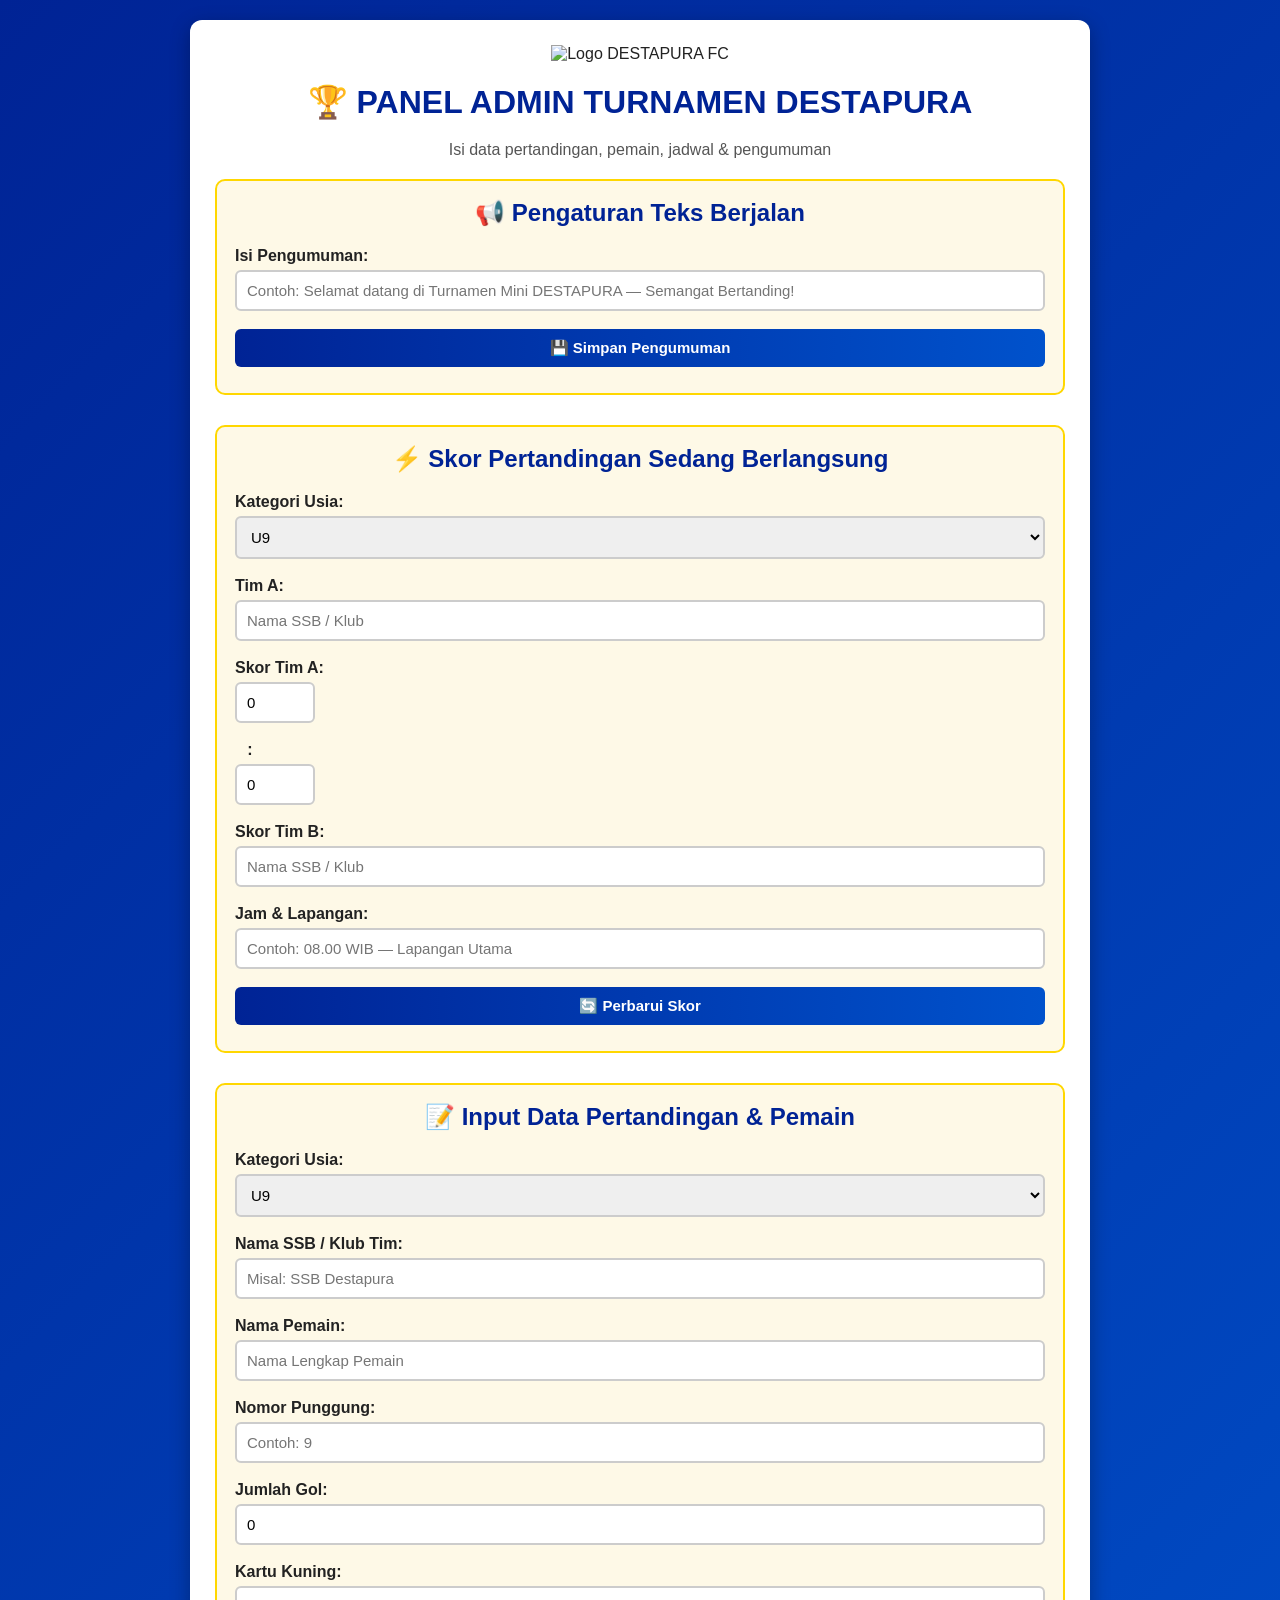
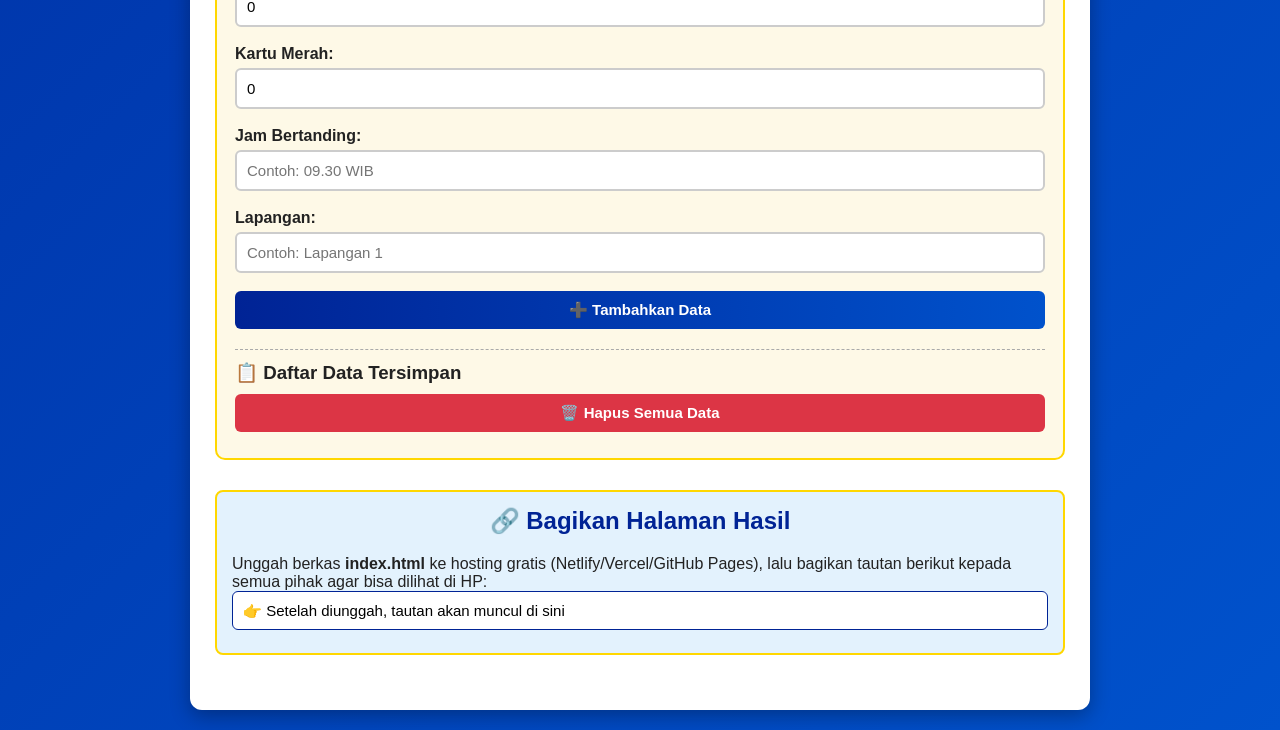
==== admin.html @ 9a4b0c6f "mini turnamen mini turnamen destapura" ====
<!DOCTYPE html>
<html lang="id">
<head>
    <meta charset="UTF-8">
    <meta name="viewport" content="width=device-width, initial-scale=1.0">
    <title>Admin - Input Data Turnamen DESTAPURA</title>
    <style>
        * {
            margin: 0;
            padding: 0;
            box-sizing: border-box;
            font-family: Arial, sans-serif;
        }
        body {
            background: linear-gradient(135deg, #002395, #0052cc);
            color: white;
            padding: 20px;
            min-height: 100vh;
        }
        .container {
            max-width: 900px;
            margin: 0 auto;
            background: white;
            color: #222;
            border-radius: 12px;
            padding: 25px;
            box-shadow: 0 6px 20px rgba(0,0,0,0.3);
        }
        .logo {
            text-align: center;
            margin-bottom: 20px;
        }
        .logo img {
            max-width: 180px;
        }
        h1, h2 {
            text-align: center;
            color: #002395;
            margin-bottom: 20px;
        }
        .section {
            margin-bottom: 30px;
            padding: 18px;
            border: 2px solid #ffd700;
            border-radius: 10px;
            background: #fef9e7;
        }
        label {
            display: block;
            margin: 10px 0 5px;
            font-weight: bold;
        }
        input, select, button {
            width: 100%;
            padding: 10px;
            margin-bottom: 8px;
            border: 2px solid #ccc;
            border-radius: 6px;
            font-size: 15px;
        }
        input:focus, select:focus {
            border-color: #002395;
            outline: none;
        }
        button {
            background: linear-gradient(90deg, #002395, #0052cc);
            color: white;
            border: none;
            font-weight: bold;
            cursor: pointer;
            margin-top: 10px;
            transition: 0.3s;
        }
        button:hover {
            background: linear-gradient(90deg, #ffd700, #ffcc00);
            color: #002395;
        }
        .btn-hapus {
            background: #dc3545;
        }
        .btn-hapus:hover {
            background: #c82333;
            color: white;
        }
        .daftar-item {
            border-top: 1px dashed #aaa;
            margin-top: 12px;
            padding-top: 12px;
        }
        .item {
            background: #eef;
            padding: 10px;
            border-radius: 6px;
            margin: 8px 0;
            display: flex;
            justify-content: space-between;
            align-items: center;
            flex-wrap: wrap;
            gap: 8px;
        }
        .link-box {
            background: #e3f2fd;
            padding: 15px;
            border-radius: 8px;
            margin-top: 15px;
        }
        .link-box input {
            background: white;
            border: 1px solid #002395;
        }
        @media (max-width: 600px) {
            .container {
                padding: 15px;
            }
            h1 {
                font-size: 20px;
            }
        }
    </style>
</head>
<body>

<div class="container">
    <div class="logo">
        <img src="logo-destapura.png" alt="Logo DESTAPURA FC">
    </div>
    <h1>🏆 PANEL ADMIN TURNAMEN DESTAPURA</h1>
    <p style="text-align:center; color:#555; margin-bottom:20px;">Isi data pertandingan, pemain, jadwal & pengumuman</p>

    <!-- PENGATURAN TEKS BERJALAN -->
    <div class="section">
        <h2>📢 Pengaturan Teks Berjalan</h2>
        <label>Isi Pengumuman:</label>
        <input type="text" id="runningTextInput" placeholder="Contoh: Selamat datang di Turnamen Mini DESTAPURA — Semangat Bertanding!">
        <button onclick="simpanRunningText()">💾 Simpan Pengumuman</button>
    </div>

    <!-- LIGA SEDANG BERLANGSUNG -->
    <div class="section">
        <h2>⚡ Skor Pertandingan Sedang Berlangsung</h2>
        <label>Kategori Usia:</label>
        <select id="liveUsia">
            <option value="U9">U9</option>
            <option value="U10">U10</option>
            <option value="U11">U11</option>
            <option value="U12">U12</option>
            <option value="U13">U13</option>
            <option value="U14">U14</option>
            <option value="U15">U15</option>
        </select>
        <label>Tim A:</label>
        <input type="text" id="liveTimA" placeholder="Nama SSB / Klub">
        <label>Skor Tim A:</label>
        <input type="number" id="liveSkorA" value="0" style="width:80px; display:inline-block">
        <label style="width:30px; text-align:center">:</label>
        <input type="number" id="liveSkorB" value="0" style="width:80px; display:inline-block">
        <label>Skor Tim B:</label>
        <input type="text" id="liveTimB" placeholder="Nama SSB / Klub">
        <label>Jam & Lapangan:</label>
        <input type="text" id="liveInfo" placeholder="Contoh: 08.00 WIB — Lapangan Utama">
        <button onclick="simpanLiveScore()">🔄 Perbarui Skor</button>
    </div>

    <!-- INPUT DATA PERTANDINGAN & PEMAIN -->
    <div class="section">
        <h2>📝 Input Data Pertandingan & Pemain</h2>
        <label>Kategori Usia:</label>
        <select id="usia">
            <option value="U9">U9</option>
            <option value="U10">U10</option>
            <option value="U11">U11</option>
            <option value="U12">U12</option>
            <option value="U13">U13</option>
            <option value="U14">U14</option>
            <option value="U15">U15</option>
        </select>
        <label>Nama SSB / Klub Tim:</label>
        <input type="text" id="namaSSB" placeholder="Misal: SSB Destapura">
        <label>Nama Pemain:</label>
        <input type="text" id="namaPemain" placeholder="Nama Lengkap Pemain">
        <label>Nomor Punggung:</label>
        <input type="number" id="noPunggung" placeholder="Contoh: 9">
        <label>Jumlah Gol:</label>
        <input type="number" id="jumlahGol" value="0">
        <label>Kartu Kuning:</label>
        <input type="number" id="kartuKuning" value="0">
        <label>Kartu Merah:</label>
        <input type="number" id="kartuMerah" value="0">
        <label>Jam Bertanding:</label>
        <input type="text" id="jamBertanding" placeholder="Contoh: 09.30 WIB">
        <label>Lapangan:</label>
        <input type="text" id="lapangan" placeholder="Contoh: Lapangan 1">
        <button onclick="tambahData()">➕ Tambahkan Data</button>

        <div class="daftar-item">
            <h3>📋 Daftar Data Tersimpan</h3>
            <div id="daftarData"></div>
            <button class="btn-hapus" onclick="hapusSemua()">🗑️ Hapus Semua Data</button>
        </div>
    </div>

    <!-- INFORMASI BAGIKAN -->
    <div class="section link-box">
        <h2>🔗 Bagikan Halaman Hasil</h2>
        <p>Unggah berkas <strong>index.html</strong> ke hosting gratis (Netlify/Vercel/GitHub Pages), lalu bagikan tautan berikut kepada semua pihak agar bisa dilihat di HP:</p>
        <input type="text" id="linkPreview" value="👉 Setelah diunggah, tautan akan muncul di sini" readonly>
    </div>
</div>

<script>
let dataPertandingan = JSON.parse(localStorage.getItem('dataTurnamen') || '[]');

function tampilkanData() {
    const wadah = document.getElementById('daftarData');
    wadah.innerHTML = '';
    dataPertandingan.forEach((item, idx) => {
        wadah.innerHTML += `
            <div class="item">
                <div>
                    <strong>[${item.usia}]</strong> ${item.namaSSB} — ${item.namaPemain} (#${item.noPunggung})<br>
                    ⚽${item.gol} 🟡${item.kuning} 🔴${item.merah} | 🕐${item.jam} | 📍${item.lapangan}
                </div>
                <button class="btn-hapus" style="width:auto; padding:4px 10px; font-size:13px" onclick="hapusItem(${idx})">Hapus</button>
            </div>
        `;
    });
}

function tambahData() {
    const item = {
        usia: document.getElementById('usia').value,
        namaSSB: document.getElementById('namaSSB').value,
        namaPemain: document.getElementById('namaPemain').value,
        noPunggung: document.getElementById('noPunggung').value,
        gol: document.getElementById('jumlahGol').value,
        kuning: document.getElementById('kartuKuning').value,
        merah: document.getElementById('kartuMerah').value,
        jam: document.getElementById('jamBertanding').value,
        lapangan: document.getElementById('lapangan').value
    };

    if (!item.namaSSB || !item.namaPemain) {
        alert('⚠️ Nama SSB dan Nama Pemain wajib diisi!');
        return;
    }

    dataPertandingan.push(item);
    simpanKeLocal();
    tampilkanData();
    alert('✅ Data berhasil disimpan! Buka halaman index.html untuk melihat hasilnya.');
    
    // Reset formulir
    document.getElementById('namaSSB').value = '';
    document.getElementById('namaPemain').value = '';
    document.getElementById('noPunggung').value = '';
    document.getElementById('jumlahGol').value = 0;
    document.getElementById('kartuKuning').value = 0;
    document.getElementById('kartuMerah').value = 0;
    document.getElementById('jamBertanding').value = '';
    document.getElementById('lapangan').value = '';
}

function simpanKeLocal() {
    localStorage.setItem('dataTurnamen', JSON.stringify(dataPertandingan));
}

function hapusItem(idx) {
    if (confirm('Yakin ingin menghapus data ini?')) {
        dataPertandingan.splice(idx, 1);
        simpanKeLocal();
        tampilkanData();
    }
}

function hapusSemua() {
    if (confirm('⚠️ Yakin menghapus SEMUA data?')) {
        dataPertandingan = [];
        simpanKeLocal();
        tampilkanData();
    }
}

// TEKS BERJALAN
function simpanRunningText() {
    const teks = document.getElementById('runningTextInput').value;
    localStorage.setItem('runningText', teks);
    alert('✅ Pengumuman berhasil diperbarui!');
}

// LIVE SCORE
function simpanLiveScore() {
    const liveData = {
        usia: document.getElementById('liveUsia').value,
        timA: document.getElementById('liveTimA').value,
        skorA: document.getElementById('liveSkorA').value,
        skorB: document.getElementById('liveSkorB').value,
        timB: document.getElementById('liveTimB').value,
        info: document.getElementById('liveInfo').value
    };
    localStorage.setItem('liveScore', JSON.stringify(liveData));
    alert('✅ Skor berhasil diperbarui!');
}

window.onload = function() {
    tampilkanData();
    const teksSimpan = localStorage.getItem('runningText');
    if (teksSimpan) document.getElementById('runningTextInput').value = teksSimpan;
};
</script>
</body>
</html>
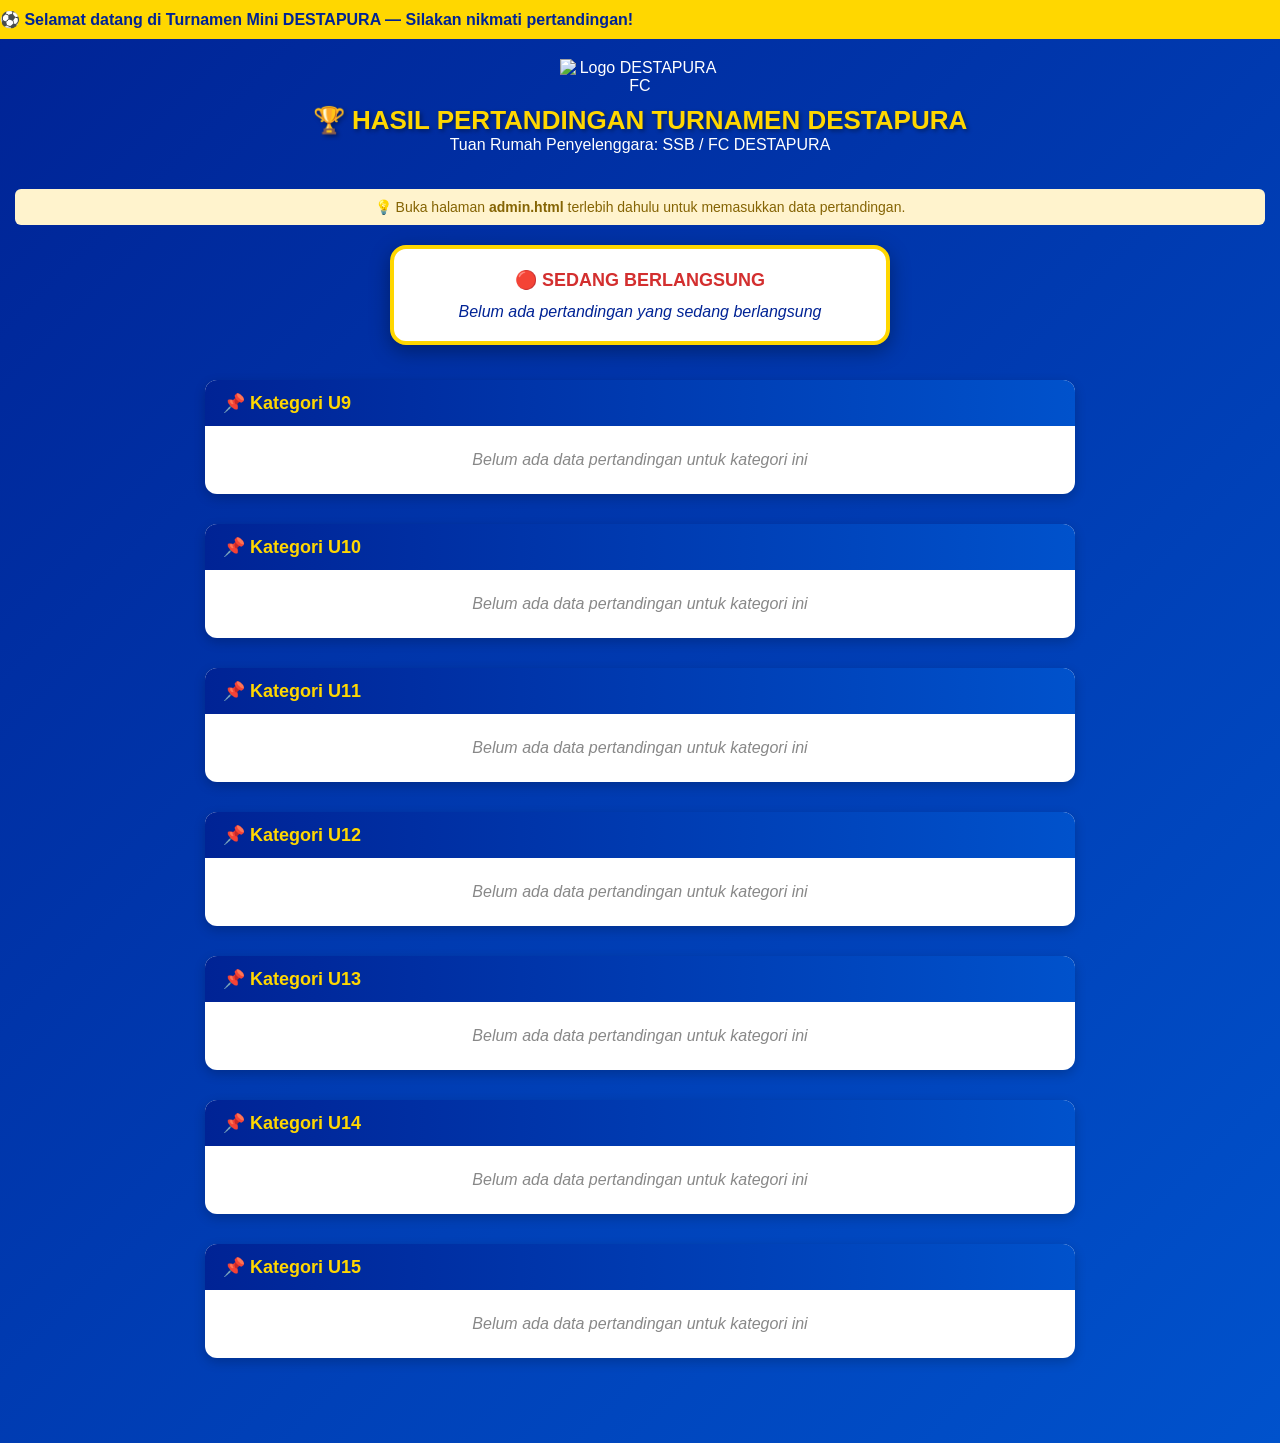
==== commit e7c45f08: "Update admin.html" ====
--- a/admin.html
+++ b/admin.html
@@ -3,7 +3,7 @@
 <head>
     <meta charset="UTF-8">
     <meta name="viewport" content="width=device-width, initial-scale=1.0">
-    <title>Admin - Input Data Turnamen DESTAPURA</title>
+    <title>Hasil Turnamen DESTAPURA</title>
     <style>
         * {
             margin: 0;
@@ -14,297 +14,260 @@
         body {
             background: linear-gradient(135deg, #002395, #0052cc);
             color: white;
+            min-height: 100vh;
+            padding-bottom: 40px;
+        }
+        .running-text-container {
+            background: #ffd700;
+            color: #002395;
+            padding: 10px 0;
+            overflow: hidden;
+            position: sticky;
+            top: 0;
+            z-index: 100;
+        }
+        .running-text {
+            white-space: nowrap;
+            animation: berjalan 25s linear infinite;
+            font-weight: bold;
+            font-size: 16px;
+        }
+        @keyframes berjalan {
+            from { transform: translateX(100%); }
+            to { transform: translateX(-100%); }
+        }
+        .header {
+            text-align: center;
             padding: 20px;
-            min-height: 100vh;
+        }
+        .header img {
+            max-width: 160px;
+            margin-bottom: 10px;
+        }
+        .header h1 {
+            font-size: 26px;
+            color: #ffd700;
+            text-shadow: 2px 2px 4px rgba(0,0,0,0.4);
+        }
+        .live-score-box {
+            background: white;
+            color: #002395;
+            max-width: 500px;
+            margin: 20px auto;
+            border-radius: 16px;
+            padding: 20px;
+            box-shadow: 0 6px 20px rgba(0,0,0,0.35);
+            text-align: center;
+            border: 4px solid #ffd700;
+        }
+        .live-score-box h2 {
+            color: #d32f2f;
+            margin-bottom: 12px;
+            font-size: 18px;
+        }
+        .skor-besar {
+            font-size: 42px;
+            font-weight: bold;
+            display: flex;
+            justify-content: center;
+            align-items: center;
+            gap: 15px;
+            margin: 10px 0;
+        }
+        .tim-nama {
+            font-size: 16px;
+            width: 120px;
+        }
+        .info-jadwal {
+            font-size: 14px;
+            color: #555;
+            margin-top: 8px;
         }
         .container {
             max-width: 900px;
             margin: 0 auto;
+            padding: 15px;
+        }
+        .kategori {
+            margin-bottom: 30px;
             background: white;
             color: #222;
             border-radius: 12px;
+            overflow: hidden;
+            box-shadow: 0 4px 12px rgba(0,0,0,0.2);
+        }
+        .kategori-judul {
+            background: linear-gradient(90deg, #002395, #0052cc);
+            color: #ffd700;
+            padding: 12px 18px;
+            font-size: 18px;
+            font-weight: bold;
+        }
+        .isi-tabel {
+            overflow-x: auto;
+        }
+        table {
+            width: 100%;
+            border-collapse: collapse;
+        }
+        th {
+            background: #e8f0fe;
+            color: #002395;
+            padding: 10px 6px;
+            text-align: left;
+            font-size: 14px;
+        }
+        td {
+            padding: 10px 6px;
+            border-bottom: 1px solid #eee;
+            font-size: 14px;
+        }
+        tr:nth-child(even) {
+            background: #f8f9fa;
+        }
+        .gol { color: #2e7d32; font-weight: bold; }
+        .kuning { color: #f57c00; font-weight: bold; }
+        .merah { color: #d32f2f; font-weight: bold; }
+        .kosong {
+            text-align: center;
             padding: 25px;
-            box-shadow: 0 6px 20px rgba(0,0,0,0.3);
-        }
-        .logo {
-            text-align: center;
-            margin-bottom: 20px;
-        }
-        .logo img {
-            max-width: 180px;
-        }
-        h1, h2 {
-            text-align: center;
-            color: #002395;
-            margin-bottom: 20px;
-        }
-        .section {
-            margin-bottom: 30px;
-            padding: 18px;
-            border: 2px solid #ffd700;
-            border-radius: 10px;
-            background: #fef9e7;
-        }
-        label {
-            display: block;
-            margin: 10px 0 5px;
-            font-weight: bold;
-        }
-        input, select, button {
-            width: 100%;
-            padding: 10px;
-            margin-bottom: 8px;
-            border: 2px solid #ccc;
-            border-radius: 6px;
-            font-size: 15px;
-        }
-        input:focus, select:focus {
-            border-color: #002395;
-            outline: none;
-        }
-        button {
-            background: linear-gradient(90deg, #002395, #0052cc);
-            color: white;
-            border: none;
-            font-weight: bold;
-            cursor: pointer;
-            margin-top: 10px;
-            transition: 0.3s;
-        }
-        button:hover {
-            background: linear-gradient(90deg, #ffd700, #ffcc00);
-            color: #002395;
-        }
-        .btn-hapus {
-            background: #dc3545;
-        }
-        .btn-hapus:hover {
-            background: #c82333;
-            color: white;
-        }
-        .daftar-item {
-            border-top: 1px dashed #aaa;
-            margin-top: 12px;
-            padding-top: 12px;
-        }
-        .item {
-            background: #eef;
+            color: #888;
+            font-style: italic;
+        }
+        .peringatan {
+            background: #fff3cd;
+            color: #856404;
             padding: 10px;
             border-radius: 6px;
-            margin: 8px 0;
-            display: flex;
-            justify-content: space-between;
-            align-items: center;
-            flex-wrap: wrap;
-            gap: 8px;
-        }
-        .link-box {
-            background: #e3f2fd;
-            padding: 15px;
-            border-radius: 8px;
-            margin-top: 15px;
-        }
-        .link-box input {
-            background: white;
-            border: 1px solid #002395;
+            margin: 15px;
+            font-size: 14px;
+            text-align: center;
         }
         @media (max-width: 600px) {
-            .container {
-                padding: 15px;
-            }
-            h1 {
-                font-size: 20px;
-            }
+            .skor-besar { font-size: 32px; }
+            th, td { padding: 8px 4px; font-size: 12px; }
+            .kategori-judul { font-size: 16px; }
         }
     </style>
 </head>
 <body>
 
-<div class="container">
-    <div class="logo">
-        <img src="logo-destapura.png" alt="Logo DESTAPURA FC">
+<!-- TEKS BERJALAN -->
+<div class="running-text-container">
+    <div class="running-text" id="teksBerjalan">⚽ Selamat datang di Turnamen Mini DESTAPURA — Silakan nikmati pertandingan!</div>
+</div>
+
+<!-- KEPALA HALAMAN -->
+<div class="header">
+    <img src="logo-destapura.png" alt="Logo DESTAPURA FC">
+    <h1>🏆 HASIL PERTANDINGAN TURNAMEN DESTAPURA</h1>
+    <p>Tuan Rumah Penyelenggara: SSB / FC DESTAPURA</p>
+</div>
+
+<div class="peringatan" id="peringatanData">
+    💡 Buka halaman <strong>admin.html</strong> terlebih dahulu untuk memasukkan data pertandingan.
+</div>
+
+<!-- LIVE SCORE -->
+<div class="live-score-box" id="kotakLiveScore">
+    <h2>🔴 SEDANG BERLANGSUNG</h2>
+    <div id="kontenLiveScore">
+        <em>Belum ada pertandingan yang sedang berlangsung</em>
     </div>
-    <h1>🏆 PANEL ADMIN TURNAMEN DESTAPURA</h1>
-    <p style="text-align:center; color:#555; margin-bottom:20px;">Isi data pertandingan, pemain, jadwal & pengumuman</p>
-
-    <!-- PENGATURAN TEKS BERJALAN -->
-    <div class="section">
-        <h2>📢 Pengaturan Teks Berjalan</h2>
-        <label>Isi Pengumuman:</label>
-        <input type="text" id="runningTextInput" placeholder="Contoh: Selamat datang di Turnamen Mini DESTAPURA — Semangat Bertanding!">
-        <button onclick="simpanRunningText()">💾 Simpan Pengumuman</button>
-    </div>
-
-    <!-- LIGA SEDANG BERLANGSUNG -->
-    <div class="section">
-        <h2>⚡ Skor Pertandingan Sedang Berlangsung</h2>
-        <label>Kategori Usia:</label>
-        <select id="liveUsia">
-            <option value="U9">U9</option>
-            <option value="U10">U10</option>
-            <option value="U11">U11</option>
-            <option value="U12">U12</option>
-            <option value="U13">U13</option>
-            <option value="U14">U14</option>
-            <option value="U15">U15</option>
-        </select>
-        <label>Tim A:</label>
-        <input type="text" id="liveTimA" placeholder="Nama SSB / Klub">
-        <label>Skor Tim A:</label>
-        <input type="number" id="liveSkorA" value="0" style="width:80px; display:inline-block">
-        <label style="width:30px; text-align:center">:</label>
-        <input type="number" id="liveSkorB" value="0" style="width:80px; display:inline-block">
-        <label>Skor Tim B:</label>
-        <input type="text" id="liveTimB" placeholder="Nama SSB / Klub">
-        <label>Jam & Lapangan:</label>
-        <input type="text" id="liveInfo" placeholder="Contoh: 08.00 WIB — Lapangan Utama">
-        <button onclick="simpanLiveScore()">🔄 Perbarui Skor</button>
-    </div>
-
-    <!-- INPUT DATA PERTANDINGAN & PEMAIN -->
-    <div class="section">
-        <h2>📝 Input Data Pertandingan & Pemain</h2>
-        <label>Kategori Usia:</label>
-        <select id="usia">
-            <option value="U9">U9</option>
-            <option value="U10">U10</option>
-            <option value="U11">U11</option>
-            <option value="U12">U12</option>
-            <option value="U13">U13</option>
-            <option value="U14">U14</option>
-            <option value="U15">U15</option>
-        </select>
-        <label>Nama SSB / Klub Tim:</label>
-        <input type="text" id="namaSSB" placeholder="Misal: SSB Destapura">
-        <label>Nama Pemain:</label>
-        <input type="text" id="namaPemain" placeholder="Nama Lengkap Pemain">
-        <label>Nomor Punggung:</label>
-        <input type="number" id="noPunggung" placeholder="Contoh: 9">
-        <label>Jumlah Gol:</label>
-        <input type="number" id="jumlahGol" value="0">
-        <label>Kartu Kuning:</label>
-        <input type="number" id="kartuKuning" value="0">
-        <label>Kartu Merah:</label>
-        <input type="number" id="kartuMerah" value="0">
-        <label>Jam Bertanding:</label>
-        <input type="text" id="jamBertanding" placeholder="Contoh: 09.30 WIB">
-        <label>Lapangan:</label>
-        <input type="text" id="lapangan" placeholder="Contoh: Lapangan 1">
-        <button onclick="tambahData()">➕ Tambahkan Data</button>
-
-        <div class="daftar-item">
-            <h3>📋 Daftar Data Tersimpan</h3>
-            <div id="daftarData"></div>
-            <button class="btn-hapus" onclick="hapusSemua()">🗑️ Hapus Semua Data</button>
-        </div>
-    </div>
-
-    <!-- INFORMASI BAGIKAN -->
-    <div class="section link-box">
-        <h2>🔗 Bagikan Halaman Hasil</h2>
-        <p>Unggah berkas <strong>index.html</strong> ke hosting gratis (Netlify/Vercel/GitHub Pages), lalu bagikan tautan berikut kepada semua pihak agar bisa dilihat di HP:</p>
-        <input type="text" id="linkPreview" value="👉 Setelah diunggah, tautan akan muncul di sini" readonly>
-    </div>
+</div>
+
+<!-- DAFTAR HASIL -->
+<div class="container" id="wadahKategori">
+    <h2 style="color:#ffd700; margin-bottom:15px;">📋 Data Hasil Pertandingan</h2>
+    <!-- Data akan dibuat otomatis lewat JavaScript -->
 </div>
 
 <script>
-let dataPertandingan = JSON.parse(localStorage.getItem('dataTurnamen') || '[]');
-
-function tampilkanData() {
-    const wadah = document.getElementById('daftarData');
+const USIA_LIST = ['U9', 'U10', 'U11', 'U12', 'U13', 'U14', 'U15'];
+const KUNCI_DATA = 'dataTurnamenDestapura';
+const KUNCI_TEKS = 'runningTextDestapura';
+const KUNCI_LIVE = 'liveScoreDestapura';
+
+function muatData() {
+    // Teks Berjalan
+    const teks = localStorage.getItem(KUNCI_TEKS);
+    if (teks) {
+        document.getElementById('teksBerjalan').textContent = teks;
+    }
+
+    // Live Score
+    const live = JSON.parse(localStorage.getItem(KUNCI_LIVE) || 'null');
+    if (live && live.timA && live.timB) {
+        document.getElementById('kontenLiveScore').innerHTML = `
+            <div style="font-weight:bold; color:#002395">Kategori ${live.usia}</div>
+            <div class="skor-besar">
+                <span class="tim-nama">${live.timA}</span>
+                <span>${live.skorA} : ${live.skorB}</span>
+                <span class="tim-nama">${live.timB}</span>
+            </div>
+            <div class="info-jadwal">${live.info}</div>
+        `;
+    }
+
+    // Data Tabel per Kategori
+    const semuaData = JSON.parse(localStorage.getItem(KUNCI_DATA) || '[]');
+    const wadah = document.getElementById('wadahKategori');
+    
+    // Sembunyikan peringatan jika ada data
+    if (semuaData.length > 0) {
+        document.getElementById('peringatanData').style.display = 'none';
+    }
+
     wadah.innerHTML = '';
-    dataPertandingan.forEach((item, idx) => {
-        wadah.innerHTML += `
-            <div class="item">
-                <div>
-                    <strong>[${item.usia}]</strong> ${item.namaSSB} — ${item.namaPemain} (#${item.noPunggung})<br>
-                    ⚽${item.gol} 🟡${item.kuning} 🔴${item.merah} | 🕐${item.jam} | 📍${item.lapangan}
-                </div>
-                <button class="btn-hapus" style="width:auto; padding:4px 10px; font-size:13px" onclick="hapusItem(${idx})">Hapus</button>
+
+    USIA_LIST.forEach(usia => {
+        const dataUsia = semuaData.filter(d => d.usia === usia);
+        const divKategori = document.createElement('div');
+        divKategori.className = 'kategori';
+        divKategori.innerHTML = `
+            <div class="kategori-judul">📌 Kategori ${usia}</div>
+            <div class="isi-tabel">
+                ${dataUsia.length === 0 
+                    ? '<div class="kosong">Belum ada data pertandingan untuk kategori ini</div>'
+                    : `<table>
+                        <thead>
+                            <tr>
+                                <th>SSB / Klub</th>
+                                <th>Nama Pemain</th>
+                                <th>#</th>
+                                <th>⚽ Gol</th>
+                                <th>🟡 Kuning</th>
+                                <th>🔴 Merah</th>
+                                <th>🕐 Jadwal</th>
+                                <th>📍 Lapangan</th>
+                            </tr>
+                        </thead>
+                        <tbody>
+                            ${dataUsia.map(d => `
+                                <tr>
+                                    <td>${d.namaSSB}</td>
+                                    <td>${d.namaPemain}</td>
+                                    <td>${d.noPunggung}</td>
+                                    <td class="gol">${d.gol}</td>
+                                    <td class="kuning">${d.kuning}</td>
+                                    <td class="merah">${d.merah}</td>
+                                    <td>${d.jam}</td>
+                                    <td>${d.lapangan}</td>
+                                </tr>
+                            `).join('')}
+                        </tbody>
+                       </table>`
+                }
             </div>
         `;
+        wadah.appendChild(divKategori);
     });
 }
 
-function tambahData() {
-    const item = {
-        usia: document.getElementById('usia').value,
-        namaSSB: document.getElementById('namaSSB').value,
-        namaPemain: document.getElementById('namaPemain').value,
-        noPunggung: document.getElementById('noPunggung').value,
-        gol: document.getElementById('jumlahGol').value,
-        kuning: document.getElementById('kartuKuning').value,
-        merah: document.getElementById('kartuMerah').value,
-        jam: document.getElementById('jamBertanding').value,
-        lapangan: document.getElementById('lapangan').value
-    };
-
-    if (!item.namaSSB || !item.namaPemain) {
-        alert('⚠️ Nama SSB dan Nama Pemain wajib diisi!');
-        return;
-    }
-
-    dataPertandingan.push(item);
-    simpanKeLocal();
-    tampilkanData();
-    alert('✅ Data berhasil disimpan! Buka halaman index.html untuk melihat hasilnya.');
-    
-    // Reset formulir
-    document.getElementById('namaSSB').value = '';
-    document.getElementById('namaPemain').value = '';
-    document.getElementById('noPunggung').value = '';
-    document.getElementById('jumlahGol').value = 0;
-    document.getElementById('kartuKuning').value = 0;
-    document.getElementById('kartuMerah').value = 0;
-    document.getElementById('jamBertanding').value = '';
-    document.getElementById('lapangan').value = '';
-}
-
-function simpanKeLocal() {
-    localStorage.setItem('dataTurnamen', JSON.stringify(dataPertandingan));
-}
-
-function hapusItem(idx) {
-    if (confirm('Yakin ingin menghapus data ini?')) {
-        dataPertandingan.splice(idx, 1);
-        simpanKeLocal();
-        tampilkanData();
-    }
-}
-
-function hapusSemua() {
-    if (confirm('⚠️ Yakin menghapus SEMUA data?')) {
-        dataPertandingan = [];
-        simpanKeLocal();
-        tampilkanData();
-    }
-}
-
-// TEKS BERJALAN
-function simpanRunningText() {
-    const teks = document.getElementById('runningTextInput').value;
-    localStorage.setItem('runningText', teks);
-    alert('✅ Pengumuman berhasil diperbarui!');
-}
-
-// LIVE SCORE
-function simpanLiveScore() {
-    const liveData = {
-        usia: document.getElementById('liveUsia').value,
-        timA: document.getElementById('liveTimA').value,
-        skorA: document.getElementById('liveSkorA').value,
-        skorB: document.getElementById('liveSkorB').value,
-        timB: document.getElementById('liveTimB').value,
-        info: document.getElementById('liveInfo').value
-    };
-    localStorage.setItem('liveScore', JSON.stringify(liveData));
-    alert('✅ Skor berhasil diperbarui!');
-}
-
+// Muat ulang data setiap 5 detik agar otomatis diperbarui
 window.onload = function() {
-    tampilkanData();
-    const teksSimpan = localStorage.getItem('runningText');
-    if (teksSimpan) document.getElementById('runningTextInput').value = teksSimpan;
+    muatData();
+    setInterval(muatData, 5000); // Segarkan data setiap 5 detik
 };
 </script>
 </body>
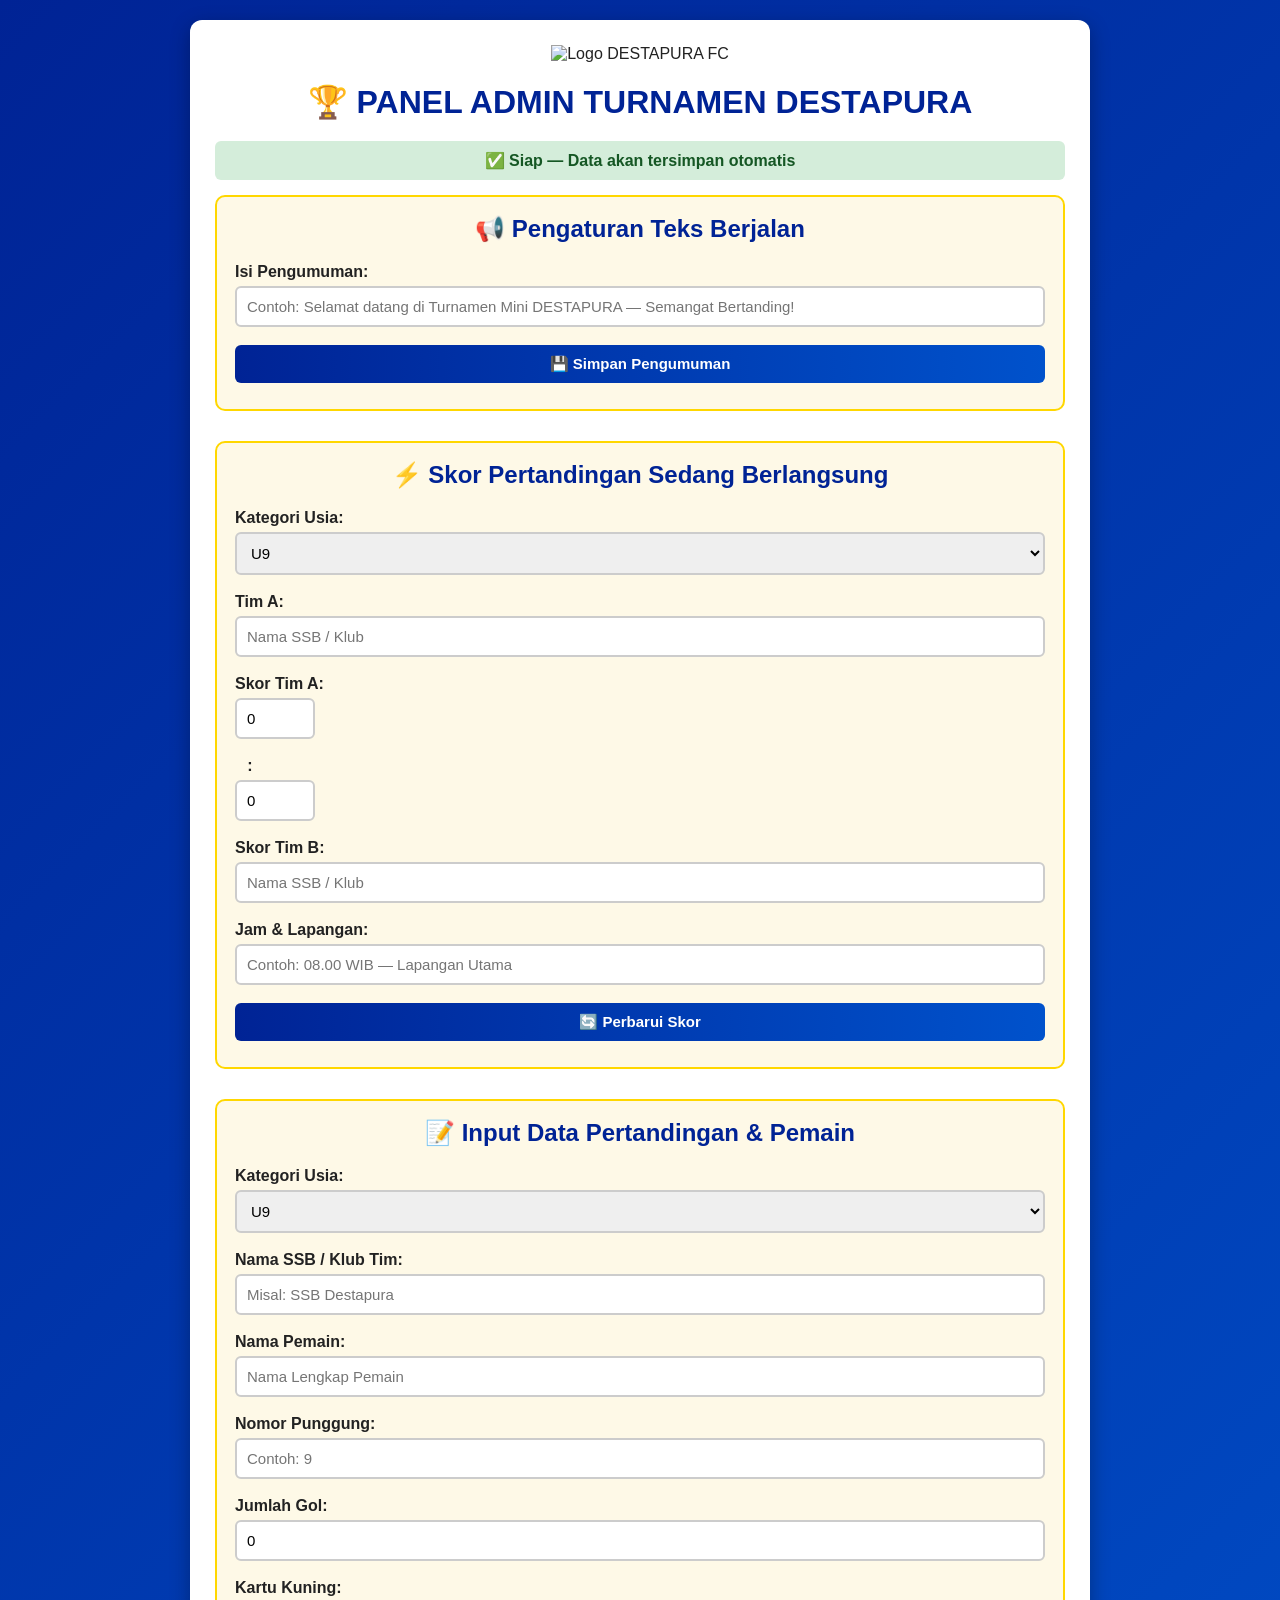
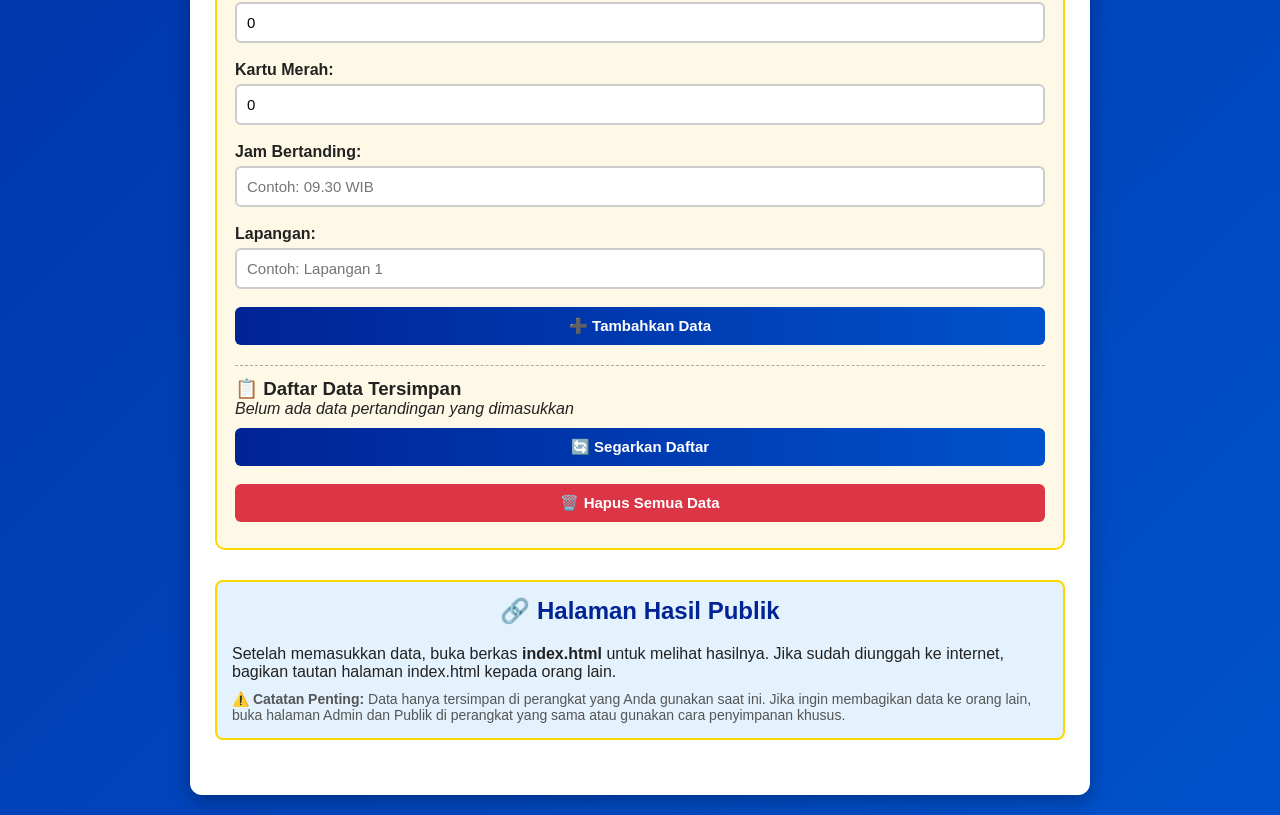
==== commit 0e7a9aaa: "admin.html" ====
--- a/admin.html
+++ b/admin.html
@@ -3,7 +3,7 @@
 <head>
     <meta charset="UTF-8">
     <meta name="viewport" content="width=device-width, initial-scale=1.0">
-    <title>Hasil Turnamen DESTAPURA</title>
+    <title>Admin - Input Data Turnamen DESTAPURA</title>
     <style>
         * {
             margin: 0;
@@ -14,260 +14,360 @@
         body {
             background: linear-gradient(135deg, #002395, #0052cc);
             color: white;
+            padding: 20px;
             min-height: 100vh;
-            padding-bottom: 40px;
-        }
-        .running-text-container {
-            background: #ffd700;
-            color: #002395;
-            padding: 10px 0;
-            overflow: hidden;
-            position: sticky;
-            top: 0;
-            z-index: 100;
-        }
-        .running-text {
-            white-space: nowrap;
-            animation: berjalan 25s linear infinite;
-            font-weight: bold;
-            font-size: 16px;
-        }
-        @keyframes berjalan {
-            from { transform: translateX(100%); }
-            to { transform: translateX(-100%); }
-        }
-        .header {
-            text-align: center;
-            padding: 20px;
-        }
-        .header img {
-            max-width: 160px;
-            margin-bottom: 10px;
-        }
-        .header h1 {
-            font-size: 26px;
-            color: #ffd700;
-            text-shadow: 2px 2px 4px rgba(0,0,0,0.4);
-        }
-        .live-score-box {
-            background: white;
-            color: #002395;
-            max-width: 500px;
-            margin: 20px auto;
-            border-radius: 16px;
-            padding: 20px;
-            box-shadow: 0 6px 20px rgba(0,0,0,0.35);
-            text-align: center;
-            border: 4px solid #ffd700;
-        }
-        .live-score-box h2 {
-            color: #d32f2f;
-            margin-bottom: 12px;
-            font-size: 18px;
-        }
-        .skor-besar {
-            font-size: 42px;
-            font-weight: bold;
-            display: flex;
-            justify-content: center;
-            align-items: center;
-            gap: 15px;
-            margin: 10px 0;
-        }
-        .tim-nama {
-            font-size: 16px;
-            width: 120px;
-        }
-        .info-jadwal {
-            font-size: 14px;
-            color: #555;
-            margin-top: 8px;
         }
         .container {
             max-width: 900px;
             margin: 0 auto;
-            padding: 15px;
-        }
-        .kategori {
-            margin-bottom: 30px;
             background: white;
             color: #222;
             border-radius: 12px;
-            overflow: hidden;
-            box-shadow: 0 4px 12px rgba(0,0,0,0.2);
-        }
-        .kategori-judul {
+            padding: 25px;
+            box-shadow: 0 6px 20px rgba(0,0,0,0.3);
+        }
+        .logo {
+            text-align: center;
+            margin-bottom: 20px;
+        }
+        .logo img {
+            max-width: 180px;
+        }
+        h1, h2 {
+            text-align: center;
+            color: #002395;
+            margin-bottom: 20px;
+        }
+        .section {
+            margin-bottom: 30px;
+            padding: 18px;
+            border: 2px solid #ffd700;
+            border-radius: 10px;
+            background: #fef9e7;
+        }
+        label {
+            display: block;
+            margin: 10px 0 5px;
+            font-weight: bold;
+        }
+        input, select, button {
+            width: 100%;
+            padding: 10px;
+            margin-bottom: 8px;
+            border: 2px solid #ccc;
+            border-radius: 6px;
+            font-size: 15px;
+        }
+        input:focus, select:focus {
+            border-color: #002395;
+            outline: none;
+        }
+        button {
             background: linear-gradient(90deg, #002395, #0052cc);
-            color: #ffd700;
-            padding: 12px 18px;
-            font-size: 18px;
+            color: white;
+            border: none;
             font-weight: bold;
-        }
-        .isi-tabel {
-            overflow-x: auto;
-        }
-        table {
-            width: 100%;
-            border-collapse: collapse;
-        }
-        th {
-            background: #e8f0fe;
+            cursor: pointer;
+            margin-top: 10px;
+            transition: 0.3s;
+        }
+        button:hover {
+            background: linear-gradient(90deg, #ffd700, #ffcc00);
             color: #002395;
-            padding: 10px 6px;
-            text-align: left;
-            font-size: 14px;
-        }
-        td {
-            padding: 10px 6px;
-            border-bottom: 1px solid #eee;
-            font-size: 14px;
-        }
-        tr:nth-child(even) {
-            background: #f8f9fa;
-        }
-        .gol { color: #2e7d32; font-weight: bold; }
-        .kuning { color: #f57c00; font-weight: bold; }
-        .merah { color: #d32f2f; font-weight: bold; }
-        .kosong {
-            text-align: center;
-            padding: 25px;
-            color: #888;
-            font-style: italic;
-        }
-        .peringatan {
-            background: #fff3cd;
-            color: #856404;
+        }
+        .btn-hapus {
+            background: #dc3545;
+        }
+        .btn-hapus:hover {
+            background: #c82333;
+            color: white;
+        }
+        .daftar-item {
+            border-top: 1px dashed #aaa;
+            margin-top: 12px;
+            padding-top: 12px;
+        }
+        .item {
+            background: #eef;
             padding: 10px;
             border-radius: 6px;
-            margin: 15px;
-            font-size: 14px;
+            margin: 8px 0;
+            display: flex;
+            justify-content: space-between;
+            align-items: center;
+            flex-wrap: wrap;
+            gap: 8px;
+        }
+        .link-box {
+            background: #e3f2fd;
+            padding: 15px;
+            border-radius: 8px;
+            margin-top: 15px;
+        }
+        .status {
+            background: #d4edda;
+            color: #155724;
+            padding: 10px;
+            border-radius: 6px;
+            margin-bottom: 15px;
             text-align: center;
+            font-weight: bold;
+        }
+        .status.error {
+            background: #f8d7da;
+            color: #721c24;
         }
         @media (max-width: 600px) {
-            .skor-besar { font-size: 32px; }
-            th, td { padding: 8px 4px; font-size: 12px; }
-            .kategori-judul { font-size: 16px; }
+            .container {
+                padding: 15px;
+            }
+            h1 {
+                font-size: 20px;
+            }
         }
     </style>
 </head>
 <body>
 
-<!-- TEKS BERJALAN -->
-<div class="running-text-container">
-    <div class="running-text" id="teksBerjalan">⚽ Selamat datang di Turnamen Mini DESTAPURA — Silakan nikmati pertandingan!</div>
+<div class="container">
+    <div class="logo">
+        <img src="logo-destapura.png" alt="Logo DESTAPURA FC">
+    </div>
+    <h1>🏆 PANEL ADMIN TURNAMEN DESTAPURA</h1>
+    <div class="status" id="statusPesan">✅ Siap — Data akan tersimpan otomatis</div>
+
+    <!-- PENGATURAN TEKS BERJALAN -->
+    <div class="section">
+        <h2>📢 Pengaturan Teks Berjalan</h2>
+        <label>Isi Pengumuman:</label>
+        <input type="text" id="runningTextInput" placeholder="Contoh: Selamat datang di Turnamen Mini DESTAPURA — Semangat Bertanding!">
+        <button onclick="simpanRunningText()">💾 Simpan Pengumuman</button>
+    </div>
+
+    <!-- SKOR SEDANG BERLANGSUNG -->
+    <div class="section">
+        <h2>⚡ Skor Pertandingan Sedang Berlangsung</h2>
+        <label>Kategori Usia:</label>
+        <select id="liveUsia">
+            <option value="U9">U9</option>
+            <option value="U10">U10</option>
+            <option value="U11">U11</option>
+            <option value="U12">U12</option>
+            <option value="U13">U13</option>
+            <option value="U14">U14</option>
+            <option value="U15">U15</option>
+        </select>
+        <label>Tim A:</label>
+        <input type="text" id="liveTimA" placeholder="Nama SSB / Klub">
+        <label>Skor Tim A:</label>
+        <input type="number" id="liveSkorA" value="0" style="width:80px; display:inline-block">
+        <label style="width:30px; text-align:center">:</label>
+        <input type="number" id="liveSkorB" value="0" style="width:80px; display:inline-block">
+        <label>Skor Tim B:</label>
+        <input type="text" id="liveTimB" placeholder="Nama SSB / Klub">
+        <label>Jam & Lapangan:</label>
+        <input type="text" id="liveInfo" placeholder="Contoh: 08.00 WIB — Lapangan Utama">
+        <button onclick="simpanLiveScore()">🔄 Perbarui Skor</button>
+    </div>
+
+    <!-- INPUT DATA PERTANDINGAN & PEMAIN -->
+    <div class="section">
+        <h2>📝 Input Data Pertandingan & Pemain</h2>
+        <label>Kategori Usia:</label>
+        <select id="usia">
+            <option value="U9">U9</option>
+            <option value="U10">U10</option>
+            <option value="U11">U11</option>
+            <option value="U12">U12</option>
+            <option value="U13">U13</option>
+            <option value="U14">U14</option>
+            <option value="U15">U15</option>
+        </select>
+        <label>Nama SSB / Klub Tim:</label>
+        <input type="text" id="namaSSB" placeholder="Misal: SSB Destapura">
+        <label>Nama Pemain:</label>
+        <input type="text" id="namaPemain" placeholder="Nama Lengkap Pemain">
+        <label>Nomor Punggung:</label>
+        <input type="number" id="noPunggung" placeholder="Contoh: 9">
+        <label>Jumlah Gol:</label>
+        <input type="number" id="jumlahGol" value="0">
+        <label>Kartu Kuning:</label>
+        <input type="number" id="kartuKuning" value="0">
+        <label>Kartu Merah:</label>
+        <input type="number" id="kartuMerah" value="0">
+        <label>Jam Bertanding:</label>
+        <input type="text" id="jamBertanding" placeholder="Contoh: 09.30 WIB">
+        <label>Lapangan:</label>
+        <input type="text" id="lapangan" placeholder="Contoh: Lapangan 1">
+        <button onclick="tambahData()">➕ Tambahkan Data</button>
+
+        <div class="daftar-item">
+            <h3>📋 Daftar Data Tersimpan</h3>
+            <div id="daftarData"><em>Belum ada data...</em></div>
+            <button onclick="muatUlangData()">🔄 Segarkan Daftar</button>
+            <button class="btn-hapus" onclick="hapusSemua()">🗑️ Hapus Semua Data</button>
+        </div>
+    </div>
+
+    <!-- INFORMASI BAGIKAN -->
+    <div class="section link-box">
+        <h2>🔗 Halaman Hasil Publik</h2>
+        <p>Setelah memasukkan data, buka berkas <strong>index.html</strong> untuk melihat hasilnya. Jika sudah diunggah ke internet, bagikan tautan halaman index.html kepada orang lain.</p>
+        <p style="margin-top:10px; font-size:14px; color:#555;"><strong>⚠️ Catatan Penting:</strong> Data hanya tersimpan di perangkat yang Anda gunakan saat ini. Jika ingin membagikan data ke orang lain, buka halaman Admin dan Publik di perangkat yang sama atau gunakan cara penyimpanan khusus.</p>
+    </div>
 </div>
 
-<!-- KEPALA HALAMAN -->
-<div class="header">
-    <img src="logo-destapura.png" alt="Logo DESTAPURA FC">
-    <h1>🏆 HASIL PERTANDINGAN TURNAMEN DESTAPURA</h1>
-    <p>Tuan Rumah Penyelenggara: SSB / FC DESTAPURA</p>
-</div>
-
-<div class="peringatan" id="peringatanData">
-    💡 Buka halaman <strong>admin.html</strong> terlebih dahulu untuk memasukkan data pertandingan.
-</div>
-
-<!-- LIVE SCORE -->
-<div class="live-score-box" id="kotakLiveScore">
-    <h2>🔴 SEDANG BERLANGSUNG</h2>
-    <div id="kontenLiveScore">
-        <em>Belum ada pertandingan yang sedang berlangsung</em>
-    </div>
-</div>
-
-<!-- DAFTAR HASIL -->
-<div class="container" id="wadahKategori">
-    <h2 style="color:#ffd700; margin-bottom:15px;">📋 Data Hasil Pertandingan</h2>
-    <!-- Data akan dibuat otomatis lewat JavaScript -->
-</div>
-
 <script>
-const USIA_LIST = ['U9', 'U10', 'U11', 'U12', 'U13', 'U14', 'U15'];
 const KUNCI_DATA = 'dataTurnamenDestapura';
 const KUNCI_TEKS = 'runningTextDestapura';
 const KUNCI_LIVE = 'liveScoreDestapura';
 
-function muatData() {
-    // Teks Berjalan
-    const teks = localStorage.getItem(KUNCI_TEKS);
-    if (teks) {
-        document.getElementById('teksBerjalan').textContent = teks;
-    }
-
-    // Live Score
-    const live = JSON.parse(localStorage.getItem(KUNCI_LIVE) || 'null');
-    if (live && live.timA && live.timB) {
-        document.getElementById('kontenLiveScore').innerHTML = `
-            <div style="font-weight:bold; color:#002395">Kategori ${live.usia}</div>
-            <div class="skor-besar">
-                <span class="tim-nama">${live.timA}</span>
-                <span>${live.skorA} : ${live.skorB}</span>
-                <span class="tim-nama">${live.timB}</span>
+// Ambil data dari penyimpanan
+function ambilData() {
+    const data = localStorage.getItem(KUNCI_DATA);
+    return data ? JSON.parse(data) : [];
+}
+
+// Simpan data ke penyimpanan
+function simpanData(data) {
+    localStorage.setItem(KUNCI_DATA, JSON.stringify(data));
+    tampilkanPesan('✅ Data berhasil disimpan! Buka index.html untuk melihat hasilnya.');
+}
+
+// Tampilkan pesan status
+function tampilkanPesan(teks, isError=false) {
+    const el = document.getElementById('statusPesan');
+    el.textContent = teks;
+    el.className = 'status' + (isError ? ' error' : '');
+    setTimeout(() => {
+        el.textContent = '✅ Siap — Data tersimpan otomatis';
+        el.className = 'status';
+    }, 4000);
+}
+
+// Tampilkan daftar data
+function tampilkanData() {
+    const data = ambilData();
+    const wadah = document.getElementById('daftarData');
+    
+    if (data.length === 0) {
+        wadah.innerHTML = '<em>Belum ada data pertandingan yang dimasukkan</em>';
+        return;
+    }
+
+    wadah.innerHTML = '';
+    data.forEach((item, idx) => {
+        const div = document.createElement('div');
+        div.className = 'item';
+        div.innerHTML = `
+            <div>
+                <strong>[${item.usia}]</strong> ${item.namaSSB} — ${item.namaPemain} (#${item.noPunggung})<br>
+                ⚽${item.gol} 🟡${item.kuning} 🔴${item.merah} | 🕐${item.jam} | 📍${item.lapangan}
             </div>
-            <div class="info-jadwal">${live.info}</div>
+            <button class="btn-hapus" style="width:auto; padding:4px 10px; font-size:13px" onclick="hapusItem(${idx})">Hapus</button>
         `;
-    }
-
-    // Data Tabel per Kategori
-    const semuaData = JSON.parse(localStorage.getItem(KUNCI_DATA) || '[]');
-    const wadah = document.getElementById('wadahKategori');
+        wadah.appendChild(div);
+    });
+}
+
+// Tambah data baru
+function tambahData() {
+    const usia = document.getElementById('usia').value;
+    const namaSSB = document.getElementById('namaSSB').value.trim();
+    const namaPemain = document.getElementById('namaPemain').value.trim();
+    const noPunggung = document.getElementById('noPunggung').value;
+    const gol = document.getElementById('jumlahGol').value;
+    const kuning = document.getElementById('kartuKuning').value;
+    const merah = document.getElementById('kartuMerah').value;
+    const jam = document.getElementById('jamBertanding').value.trim();
+    const lapangan = document.getElementById('lapangan').value.trim();
+
+    if (!namaSSB || !namaPemain) {
+        tampilkanPesan('⚠️ Nama SSB dan Nama Pemain wajib diisi!', true);
+        return;
+    }
+
+    const data = ambilData();
+    data.push({ usia, namaSSB, namaPemain, noPunggung, gol, kuning, merah, jam, lapangan });
+    simpanData(data);
+    tampilkanData();
+
+    // Reset formulir
+    document.getElementById('namaSSB').value = '';
+    document.getElementById('namaPemain').value = '';
+    document.getElementById('noPunggung').value = '';
+    document.getElementById('jumlahGol').value = 0;
+    document.getElementById('kartuKuning').value = 0;
+    document.getElementById('kartuMerah').value = 0;
+    document.getElementById('jamBertanding').value = '';
+    document.getElementById('lapangan').value = '';
+}
+
+// Hapus satu item
+function hapusItem(idx) {
+    if (confirm('Yakin ingin menghapus data ini?')) {
+        const data = ambilData();
+        data.splice(idx, 1);
+        simpanData(data);
+        tampilkanData();
+    }
+}
+
+// Hapus semua data
+function hapusSemua() {
+    if (confirm('⚠️ Yakin menghapus SEMUA data?')) {
+        localStorage.removeItem(KUNCI_DATA);
+        tampilkanData();
+        tampilkanPesan('✅ Semua data telah dihapus.');
+    }
+}
+
+// Segarkan ulang daftar
+function muatUlangData() {
+    tampilkanData();
+    tampilkanPesan('✅ Data telah disegarkan!');
+}
+
+// === TEKS BERJALAN ===
+function simpanRunningText() {
+    const teks = document.getElementById('runningTextInput').value.trim();
+    if (!teks) {
+        tampilkanPesan('⚠️ Teks pengumuman tidak boleh kosong!', true);
+        return;
+    }
+    localStorage.setItem(KUNCI_TEKS, teks);
+    tampilkanPesan('✅ Pengumuman berhasil diperbarui!');
+}
+
+// === LIVE SCORE ===
+function simpanLiveScore() {
+    const liveData = {
+        usia: document.getElementById('liveUsia').value,
+        timA: document.getElementById('liveTimA').value.trim(),
+        skorA: document.getElementById('liveSkorA').value,
+        skorB: document.getElementById('liveSkorB').value,
+        timB: document.getElementById('liveTimB').value.trim(),
+        info: document.getElementById('liveInfo').value.trim()
+    };
+
+    if (!liveData.timA || !liveData.timB) {
+        tampilkanPesan('⚠️ Nama Tim A dan Tim B wajib diisi!', true);
+        return;
+    }
+
+    localStorage.setItem(KUNCI_LIVE, JSON.stringify(liveData));
+    tampilkanPesan('✅ Skor pertandingan berhasil diperbarui!');
+}
+
+// Muat data saat halaman dibuka
+window.onload = function() {
+    tampilkanData();
     
-    // Sembunyikan peringatan jika ada data
-    if (semuaData.length > 0) {
-        document.getElementById('peringatanData').style.display = 'none';
-    }
-
-    wadah.innerHTML = '';
-
-    USIA_LIST.forEach(usia => {
-        const dataUsia = semuaData.filter(d => d.usia === usia);
-        const divKategori = document.createElement('div');
-        divKategori.className = 'kategori';
-        divKategori.innerHTML = `
-            <div class="kategori-judul">📌 Kategori ${usia}</div>
-            <div class="isi-tabel">
-                ${dataUsia.length === 0 
-                    ? '<div class="kosong">Belum ada data pertandingan untuk kategori ini</div>'
-                    : `<table>
-                        <thead>
-                            <tr>
-                                <th>SSB / Klub</th>
-                                <th>Nama Pemain</th>
-                                <th>#</th>
-                                <th>⚽ Gol</th>
-                                <th>🟡 Kuning</th>
-                                <th>🔴 Merah</th>
-                                <th>🕐 Jadwal</th>
-                                <th>📍 Lapangan</th>
-                            </tr>
-                        </thead>
-                        <tbody>
-                            ${dataUsia.map(d => `
-                                <tr>
-                                    <td>${d.namaSSB}</td>
-                                    <td>${d.namaPemain}</td>
-                                    <td>${d.noPunggung}</td>
-                                    <td class="gol">${d.gol}</td>
-                                    <td class="kuning">${d.kuning}</td>
-                                    <td class="merah">${d.merah}</td>
-                                    <td>${d.jam}</td>
-                                    <td>${d.lapangan}</td>
-                                </tr>
-                            `).join('')}
-                        </tbody>
-                       </table>`
-                }
-            </div>
-        `;
-        wadah.appendChild(divKategori);
-    });
-}
-
-// Muat ulang data setiap 5 detik agar otomatis diperbarui
-window.onload = function() {
-    muatData();
-    setInterval(muatData, 5000); // Segarkan data setiap 5 detik
+    // Muat teks berjalan yang tersimpan
+    const teksTersimpan = localStorage.getItem(KUNCI_TEKS);
+    if (teksTersimpan) {
+        document.getElementById('runningTextInput').value = teksTersimpan;
+    }
 };
 </script>
 </body>
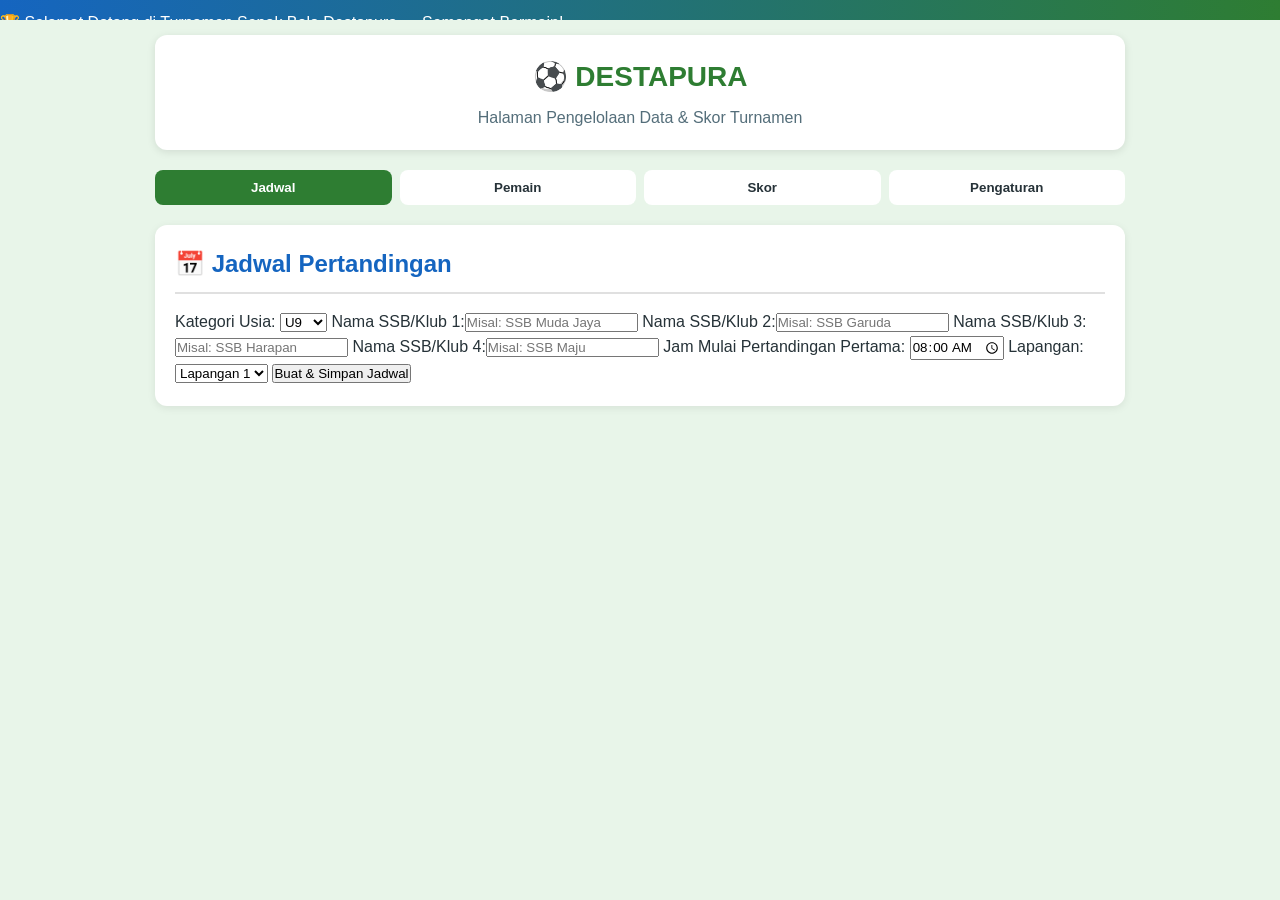
==== commit e163ccd4: "turnamen" ====
--- a/admin.html
+++ b/admin.html
@@ -1,374 +1,223 @@
-<!DOCTYPE html>
-<html lang="id">
-<head>
-    <meta charset="UTF-8">
-    <meta name="viewport" content="width=device-width, initial-scale=1.0">
-    <title>Admin - Input Data Turnamen DESTAPURA</title>
-    <style>
-        * {
-            margin: 0;
-            padding: 0;
-            box-sizing: border-box;
-            font-family: Arial, sans-serif;
-        }
-        body {
-            background: linear-gradient(135deg, #002395, #0052cc);
-            color: white;
-            padding: 20px;
-            min-height: 100vh;
-        }
-        .container {
-            max-width: 900px;
-            margin: 0 auto;
-            background: white;
-            color: #222;
-            border-radius: 12px;
-            padding: 25px;
-            box-shadow: 0 6px 20px rgba(0,0,0,0.3);
-        }
-        .logo {
-            text-align: center;
-            margin-bottom: 20px;
-        }
-        .logo img {
-            max-width: 180px;
-        }
-        h1, h2 {
-            text-align: center;
-            color: #002395;
-            margin-bottom: 20px;
-        }
-        .section {
-            margin-bottom: 30px;
-            padding: 18px;
-            border: 2px solid #ffd700;
-            border-radius: 10px;
-            background: #fef9e7;
-        }
-        label {
-            display: block;
-            margin: 10px 0 5px;
-            font-weight: bold;
-        }
-        input, select, button {
-            width: 100%;
-            padding: 10px;
-            margin-bottom: 8px;
-            border: 2px solid #ccc;
-            border-radius: 6px;
-            font-size: 15px;
-        }
-        input:focus, select:focus {
-            border-color: #002395;
-            outline: none;
-        }
-        button {
-            background: linear-gradient(90deg, #002395, #0052cc);
-            color: white;
-            border: none;
-            font-weight: bold;
-            cursor: pointer;
-            margin-top: 10px;
-            transition: 0.3s;
-        }
-        button:hover {
-            background: linear-gradient(90deg, #ffd700, #ffcc00);
-            color: #002395;
-        }
-        .btn-hapus {
-            background: #dc3545;
-        }
-        .btn-hapus:hover {
-            background: #c82333;
-            color: white;
-        }
-        .daftar-item {
-            border-top: 1px dashed #aaa;
-            margin-top: 12px;
-            padding-top: 12px;
-        }
-        .item {
-            background: #eef;
-            padding: 10px;
-            border-radius: 6px;
-            margin: 8px 0;
-            display: flex;
-            justify-content: space-between;
-            align-items: center;
-            flex-wrap: wrap;
-            gap: 8px;
-        }
-        .link-box {
-            background: #e3f2fd;
-            padding: 15px;
-            border-radius: 8px;
-            margin-top: 15px;
-        }
-        .status {
-            background: #d4edda;
-            color: #155724;
-            padding: 10px;
-            border-radius: 6px;
-            margin-bottom: 15px;
-            text-align: center;
-            font-weight: bold;
-        }
-        .status.error {
-            background: #f8d7da;
-            color: #721c24;
-        }
-        @media (max-width: 600px) {
-            .container {
-                padding: 15px;
-            }
-            h1 {
-                font-size: 20px;
-            }
-        }
-    </style>
-</head>
-<body>
-
-<div class="container">
-    <div class="logo">
-        <img src="logo-destapura.png" alt="Logo DESTAPURA FC">
-    </div>
-    <h1>🏆 PANEL ADMIN TURNAMEN DESTAPURA</h1>
-    <div class="status" id="statusPesan">✅ Siap — Data akan tersimpan otomatis</div>
-
-    <!-- PENGATURAN TEKS BERJALAN -->
-    <div class="section">
-        <h2>📢 Pengaturan Teks Berjalan</h2>
-        <label>Isi Pengumuman:</label>
-        <input type="text" id="runningTextInput" placeholder="Contoh: Selamat datang di Turnamen Mini DESTAPURA — Semangat Bertanding!">
-        <button onclick="simpanRunningText()">💾 Simpan Pengumuman</button>
-    </div>
-
-    <!-- SKOR SEDANG BERLANGSUNG -->
-    <div class="section">
-        <h2>⚡ Skor Pertandingan Sedang Berlangsung</h2>
-        <label>Kategori Usia:</label>
-        <select id="liveUsia">
-            <option value="U9">U9</option>
-            <option value="U10">U10</option>
-            <option value="U11">U11</option>
-            <option value="U12">U12</option>
-            <option value="U13">U13</option>
-            <option value="U14">U14</option>
-            <option value="U15">U15</option>
-        </select>
-        <label>Tim A:</label>
-        <input type="text" id="liveTimA" placeholder="Nama SSB / Klub">
-        <label>Skor Tim A:</label>
-        <input type="number" id="liveSkorA" value="0" style="width:80px; display:inline-block">
-        <label style="width:30px; text-align:center">:</label>
-        <input type="number" id="liveSkorB" value="0" style="width:80px; display:inline-block">
-        <label>Skor Tim B:</label>
-        <input type="text" id="liveTimB" placeholder="Nama SSB / Klub">
-        <label>Jam & Lapangan:</label>
-        <input type="text" id="liveInfo" placeholder="Contoh: 08.00 WIB — Lapangan Utama">
-        <button onclick="simpanLiveScore()">🔄 Perbarui Skor</button>
-    </div>
-
-    <!-- INPUT DATA PERTANDINGAN & PEMAIN -->
-    <div class="section">
-        <h2>📝 Input Data Pertandingan & Pemain</h2>
-        <label>Kategori Usia:</label>
-        <select id="usia">
-            <option value="U9">U9</option>
-            <option value="U10">U10</option>
-            <option value="U11">U11</option>
-            <option value="U12">U12</option>
-            <option value="U13">U13</option>
-            <option value="U14">U14</option>
-            <option value="U15">U15</option>
-        </select>
-        <label>Nama SSB / Klub Tim:</label>
-        <input type="text" id="namaSSB" placeholder="Misal: SSB Destapura">
-        <label>Nama Pemain:</label>
-        <input type="text" id="namaPemain" placeholder="Nama Lengkap Pemain">
-        <label>Nomor Punggung:</label>
-        <input type="number" id="noPunggung" placeholder="Contoh: 9">
-        <label>Jumlah Gol:</label>
-        <input type="number" id="jumlahGol" value="0">
-        <label>Kartu Kuning:</label>
-        <input type="number" id="kartuKuning" value="0">
-        <label>Kartu Merah:</label>
-        <input type="number" id="kartuMerah" value="0">
-        <label>Jam Bertanding:</label>
-        <input type="text" id="jamBertanding" placeholder="Contoh: 09.30 WIB">
-        <label>Lapangan:</label>
-        <input type="text" id="lapangan" placeholder="Contoh: Lapangan 1">
-        <button onclick="tambahData()">➕ Tambahkan Data</button>
-
-        <div class="daftar-item">
-            <h3>📋 Daftar Data Tersimpan</h3>
-            <div id="daftarData"><em>Belum ada data...</em></div>
-            <button onclick="muatUlangData()">🔄 Segarkan Daftar</button>
-            <button class="btn-hapus" onclick="hapusSemua()">🗑️ Hapus Semua Data</button>
-        </div>
-    </div>
-
-    <!-- INFORMASI BAGIKAN -->
-    <div class="section link-box">
-        <h2>🔗 Halaman Hasil Publik</h2>
-        <p>Setelah memasukkan data, buka berkas <strong>index.html</strong> untuk melihat hasilnya. Jika sudah diunggah ke internet, bagikan tautan halaman index.html kepada orang lain.</p>
-        <p style="margin-top:10px; font-size:14px; color:#555;"><strong>⚠️ Catatan Penting:</strong> Data hanya tersimpan di perangkat yang Anda gunakan saat ini. Jika ingin membagikan data ke orang lain, buka halaman Admin dan Publik di perangkat yang sama atau gunakan cara penyimpanan khusus.</p>
-    </div>
-</div>
-
-<script>
-const KUNCI_DATA = 'dataTurnamenDestapura';
-const KUNCI_TEKS = 'runningTextDestapura';
-const KUNCI_LIVE = 'liveScoreDestapura';
-
-// Ambil data dari penyimpanan
-function ambilData() {
-    const data = localStorage.getItem(KUNCI_DATA);
-    return data ? JSON.parse(data) : [];
-}
-
-// Simpan data ke penyimpanan
-function simpanData(data) {
-    localStorage.setItem(KUNCI_DATA, JSON.stringify(data));
-    tampilkanPesan('✅ Data berhasil disimpan! Buka index.html untuk melihat hasilnya.');
-}
-
-// Tampilkan pesan status
-function tampilkanPesan(teks, isError=false) {
-    const el = document.getElementById('statusPesan');
-    el.textContent = teks;
-    el.className = 'status' + (isError ? ' error' : '');
-    setTimeout(() => {
-        el.textContent = '✅ Siap — Data tersimpan otomatis';
-        el.className = 'status';
-    }, 4000);
-}
-
-// Tampilkan daftar data
-function tampilkanData() {
-    const data = ambilData();
-    const wadah = document.getElementById('daftarData');
-    
-    if (data.length === 0) {
-        wadah.innerHTML = '<em>Belum ada data pertandingan yang dimasukkan</em>';
-        return;
-    }
-
-    wadah.innerHTML = '';
-    data.forEach((item, idx) => {
-        const div = document.createElement('div');
-        div.className = 'item';
-        div.innerHTML = `
-            <div>
-                <strong>[${item.usia}]</strong> ${item.namaSSB} — ${item.namaPemain} (#${item.noPunggung})<br>
-                ⚽${item.gol} 🟡${item.kuning} 🔴${item.merah} | 🕐${item.jam} | 📍${item.lapangan}
-            </div>
-            <button class="btn-hapus" style="width:auto; padding:4px 10px; font-size:13px" onclick="hapusItem(${idx})">Hapus</button>
-        `;
-        wadah.appendChild(div);
-    });
-}
-
-// Tambah data baru
-function tambahData() {
-    const usia = document.getElementById('usia').value;
-    const namaSSB = document.getElementById('namaSSB').value.trim();
-    const namaPemain = document.getElementById('namaPemain').value.trim();
-    const noPunggung = document.getElementById('noPunggung').value;
-    const gol = document.getElementById('jumlahGol').value;
-    const kuning = document.getElementById('kartuKuning').value;
-    const merah = document.getElementById('kartuMerah').value;
-    const jam = document.getElementById('jamBertanding').value.trim();
-    const lapangan = document.getElementById('lapangan').value.trim();
-
-    if (!namaSSB || !namaPemain) {
-        tampilkanPesan('⚠️ Nama SSB dan Nama Pemain wajib diisi!', true);
-        return;
-    }
-
-    const data = ambilData();
-    data.push({ usia, namaSSB, namaPemain, noPunggung, gol, kuning, merah, jam, lapangan });
-    simpanData(data);
-    tampilkanData();
-
-    // Reset formulir
-    document.getElementById('namaSSB').value = '';
-    document.getElementById('namaPemain').value = '';
-    document.getElementById('noPunggung').value = '';
-    document.getElementById('jumlahGol').value = 0;
-    document.getElementById('kartuKuning').value = 0;
-    document.getElementById('kartuMerah').value = 0;
-    document.getElementById('jamBertanding').value = '';
-    document.getElementById('lapangan').value = '';
-}
-
-// Hapus satu item
-function hapusItem(idx) {
-    if (confirm('Yakin ingin menghapus data ini?')) {
-        const data = ambilData();
-        data.splice(idx, 1);
-        simpanData(data);
-        tampilkanData();
-    }
-}
-
-// Hapus semua data
-function hapusSemua() {
-    if (confirm('⚠️ Yakin menghapus SEMUA data?')) {
-        localStorage.removeItem(KUNCI_DATA);
-        tampilkanData();
-        tampilkanPesan('✅ Semua data telah dihapus.');
-    }
-}
-
-// Segarkan ulang daftar
-function muatUlangData() {
-    tampilkanData();
-    tampilkanPesan('✅ Data telah disegarkan!');
-}
-
-// === TEKS BERJALAN ===
-function simpanRunningText() {
-    const teks = document.getElementById('runningTextInput').value.trim();
-    if (!teks) {
-        tampilkanPesan('⚠️ Teks pengumuman tidak boleh kosong!', true);
-        return;
-    }
-    localStorage.setItem(KUNCI_TEKS, teks);
-    tampilkanPesan('✅ Pengumuman berhasil diperbarui!');
-}
-
-// === LIVE SCORE ===
-function simpanLiveScore() {
-    const liveData = {
-        usia: document.getElementById('liveUsia').value,
-        timA: document.getElementById('liveTimA').value.trim(),
-        skorA: document.getElementById('liveSkorA').value,
-        skorB: document.getElementById('liveSkorB').value,
-        timB: document.getElementById('liveTimB').value.trim(),
-        info: document.getElementById('liveInfo').value.trim()
-    };
-
-    if (!liveData.timA || !liveData.timB) {
-        tampilkanPesan('⚠️ Nama Tim A dan Tim B wajib diisi!', true);
-        return;
-    }
-
-    localStorage.setItem(KUNCI_LIVE, JSON.stringify(liveData));
-    tampilkanPesan('✅ Skor pertandingan berhasil diperbarui!');
-}
-
-// Muat data saat halaman dibuka
-window.onload = function() {
-    tampilkanData();
-    
-    // Muat teks berjalan yang tersimpan
-    const teksTersimpan = localStorage.getItem(KUNCI_TEKS);
-    if (teksTersimpan) {
-        document.getElementById('runningTextInput').value = teksTersimpan;
-    }
-};
-</script>
-</body>
-</html>
+<!DOCTYPE html>
+<html lang="id">
+<head>
+  <meta charset="UTF-8">
+  <meta name="viewport" content="width=device-width, initial-scale=1.0">
+  <title>Admin — Input Data Turnamen Destapura</title>
+  <link rel="stylesheet" href="style.css">
+</head>
+<body>
+
+  <!-- Teks Berjalan -->
+  <div class="running-text">
+    <div class="running-text-content" id="teksBerjalan">🏆 Selamat Datang di Turnamen Sepak Bola Destapura — Semangat Bermain!</div>
+  </div>
+
+  <div class="container">
+    <!-- Header -->
+    <div class="header">
+      <div class="logo">⚽ DESTAPURA</div>
+      <div class="subjudul">Halaman Pengelolaan Data & Skor Turnamen</div>
+    </div>
+
+    <!-- Navigasi -->
+    <nav>
+      <button class="tablink aktif" onclick="bukaTab('jadwal')">Jadwal</button>
+      <button class="tablink" onclick="bukaTab('pemain')">Pemain</button>
+      <button class="tablink" onclick="bukaTab('skor')">Skor</button>
+      <button class="tablink" onclick="bukaTab('pengaturan')">Pengaturan</button>
+    </nav>
+
+    <!-- 📅 Bagian Jadwal -->
+    <div id="jadwal" class="kotak">
+      <h2>📅 Jadwal Pertandingan</h2>
+      <label>Kategori Usia:</label>
+      <select id="usiaJadwal">
+        <option>U9</option><option>U10</option><option>U11</option>
+        <option>U12</option><option>U13</option><option>U14</option><option>U15</option>
+      </select>
+
+      <label>Nama SSB/Klub 1:</label><input type="text" id="klub1" placeholder="Misal: SSB Muda Jaya">
+      <label>Nama SSB/Klub 2:</label><input type="text" id="klub2" placeholder="Misal: SSB Garuda">
+      <label>Nama SSB/Klub 3:</label><input type="text" id="klub3" placeholder="Misal: SSB Harapan">
+      <label>Nama SSB/Klub 4:</label><input type="text" id="klub4" placeholder="Misal: SSB Maju">
+
+      <label>Jam Mulai Pertandingan Pertama:</label>
+      <input type="time" id="jamAwal" value="08:00">
+      <label>Lapangan:</label>
+      <select id="lapanganJ">
+        <option>Lapangan 1</option><option>Lapangan 2</option>
+      </select>
+
+      <button onclick="buatJadwal()">Buat & Simpan Jadwal</button>
+      <div id="hasilJadwal"></div>
+    </div>
+
+    <!-- 👤 Bagian Pemain & Statistik -->
+    <div id="pemain" class="kotak tersembunyi">
+      <h2>👤 Data Pemain & Statistik</h2>
+      <label>Kategori Usia:</label>
+      <select id="usiaPemain">
+        <option>U9</option><option>U10</option><option>U11</option>
+        <option>U12</option><option>U13</option><option>U14</option><option>U15</option>
+      </select>
+      <label>Nama SSB/Klub:</label><input type="text" id="namaKlub" placeholder="Nama Klub">
+      <label>Nama Pemain:</label><input type="text" id="namaPemain" placeholder="Nama Lengkap Pemain">
+      <label>Nomor Punggung:</label><input type="number" id="noPunggung" placeholder="Nomor" min="1" max="99">
+      <label>Jumlah Gol:</label><input type="number" id="jmlGol" value="0" min="0">
+      <label>Kartu Kuning:</label><input type="number" id="kartuKuning" value="0" min="0" max="2">
+      <label>Kartu Merah:</label><input type="number" id="kartuMerah" value="0" min="0" max="1">
+
+      <button onclick="simpanPemain()">Simpan Data Pemain</button>
+      <h3>Daftar Pemain</h3>
+      <div id="daftarPemain"></div>
+    </div>
+
+    <!-- ⚡ Bagian Skor Langsung -->
+    <div id="skor" class="kotak tersembunyi">
+      <h2>⚡ Pembaruan Skor Langsung</h2>
+      <label>Kategori Usia:</label>
+      <select id="usiaSkor">
+        <option>U9</option><option>U10</option><option>U11</option>
+        <option>U12</option><option>U13</option><option>U14</option><option>U15</option>
+      </select>
+      <label>Pertandingan:</label><select id="pilihPertandingan"></select>
+      <label>Skor Tim A:</label><input type="number" id="skorA" value="0" min="0">
+      <label>Skor Tim B:</label><input type="number" id="skorB" value="0" min="0">
+      <label>Sedang Berlangsung?</label>
+      <select id="sedangMain">
+        <option value="tidak">Tidak / Selesai</option>
+        <option value="ya">✅ Sedang Berlangsung</option>
+      </select>
+      <button onclick="simpanSkor()">Perbarui Skor</button>
+    </div>
+
+    <!-- ⚙️ Pengaturan Teks Berjalan -->
+    <div id="pengaturan" class="kotak tersembunyi">
+      <h2>⚙️ Ubah Teks Berjalan</h2>
+      <input type="text" id="inputTeksBerjalan" placeholder="Tulis pengumuman yang ditampilkan berjalan di bagian atas">
+      <button onclick="ubahTeksBerjalan()">Ubah Teks</button>
+    </div>
+
+  </div>
+
+<script>
+// ==== ALAT BANTU: BUKA TAB ====
+function bukaTab(namaTab){
+  document.querySelectorAll('.kotak').forEach(k=>k.classList.add('tersembunyi'));
+  document.querySelectorAll('.tablink').forEach(b=>b.classList.remove('aktif'));
+  document.getElementById(namaTab).classList.remove('tersembunyi');
+  event.target.classList.add('aktif');
+}
+
+// ==== TEKS BERJALAN ====
+function ubahTeksBerjalan(){
+  const teks=document.getElementById('inputTeksBerjalan').value.trim();
+  if(teks){
+    localStorage.setItem('teksBerjalan', teks);
+    document.getElementById('teksBerjalan').textContent=teks;
+    alert('✅ Teks berjalan berhasil diubah!');
+  }
+}
+// Muat saat dibuka
+if(localStorage.getItem('teksBerjalan')){
+  document.getElementById('teksBerjalan').textContent=localStorage.getItem('teksBerjalan');
+}
+
+// ==== JADWAL OTOMATIS ====
+function buatJadwal(){
+  const usia=document.getElementById('usiaJadwal').value;
+  const klub=[
+    document.getElementById('klub1').value||'Tim 1',
+    document.getElementById('klub2').value||'Tim 2',
+    document.getElementById('klub3').value||'Tim 3',
+    document.getElementById('klub4').value||'Tim 4'
+  ];
+  const jamAwal=document.getElementById('jamAwal').value;
+  const lapangan=document.getElementById('lapanganJ').value;
+
+  const pasangan=[[0,1],[2,3],[1,2],[0,3],[0,2],[1,3]];
+  let jam=new Date(`2000-01-01T${jamAwal}`);
+  let jadwalList=[];
+
+  pasangan.forEach(([a,b])=>{
+    const jamStr=jam.toLocaleTimeString('id-ID',{hour:'2-digit',minute:'2-digit'});
+    jadwalList.push({usia, timA:klub[a], timB:klub[b], jam:jamStr, lapangan, skorA:0, skorB:0, sedang:'tidak'});
+    jam.setMinutes(jam.getMinutes()+45);
+  });
+
+  localStorage.setItem('jadwal_'+usia, JSON.stringify(jadwalList));
+  let tampil='<table><tr><th>No</th><th>Pertandingan</th><th>Jam</th><th>Lapangan</th></tr>';
+  jadwalList.forEach((j,i)=>{
+    tampil+=`<tr><td>${i+1}</td><td>${j.timA} vs ${j.timB}</td><td>${j.jam}</td><td>${j.lapangan}</td></tr>`;
+  });
+  tampil+='</table>';
+  document.getElementById('hasilJadwal').innerHTML=tampil;
+  muatPertandinganKePilihan();
+  alert(`✅ Jadwal ${usia} berhasil dibuat & disimpan!`);
+}
+
+// ==== MUAT DAFTAR PERTANDINGAN KE PILIHAN SKOR ====
+function muatPertandinganKePilihan(){
+  const u=document.getElementById('usiaSkor').value;
+  const el=document.getElementById('pilihPertandingan');
+  el.innerHTML='';
+  const data=JSON.parse(localStorage.getItem('jadwal_'+u)||'[]');
+  data.forEach((j,i)=>{
+    const opt=document.createElement('option');
+    opt.value=i; opt.textContent=`${i+1}. ${j.timA} vs ${j.timB} — ${j.jam}`;
+    el.appendChild(opt);
+  });
+}
+// Muat ulang saat ganti kategori usia
+document.getElementById('usiaSkor').addEventListener('change', muatPertandinganKePilihan);
+window.onload=muatPertandinganKePilihan;
+
+// ==== SIMPAN PEMBARUAN SKOR ====
+function simpanSkor(){
+  const u=document.getElementById('usiaSkor').value;
+  const idx=parseInt(document.getElementById('pilihPertandingan').value);
+  const sa=parseInt(document.getElementById('skorA').value);
+  const sb=parseInt(document.getElementById('skorB').value);
+  const sd=document.getElementById('sedangMain').value;
+
+  const data=JSON.parse(localStorage.getItem('jadwal_'+u)||'[]');
+  if(data[idx]){
+    data[idx].skorA=sa; data[idx].skorB=sb; data[idx].sedang=sd;
+    localStorage.setItem('jadwal_'+u, JSON.stringify(data));
+    alert('✅ Skor diperbarui! Buka halaman index.html untuk melihat hasil.');
+  }else{
+    alert('❌ Pilih pertandingan terlebih dahulu atau buat jadwalnya dulu.');
+  }
+}
+
+// ==== SIMPAN DATA PEMAIN ====
+function simpanPemain(){
+  const u=document.getElementById('usiaPemain').value;
+  const dataPemain=JSON.parse(localStorage.getItem('pemain_'+u)||'[]');
+  dataPemain.push({
+    klub:document.getElementById('namaKlub').value,
+    nama:document.getElementById('namaPemain').value,
+    no:document.getElementById('noPunggung').value,
+    gol:document.getElementById('jmlGol').value,
+    kuning:document.getElementById('kartuKuning').value,
+    merah:document.getElementById('kartuMerah').value
+  });
+  localStorage.setItem('pemain_'+u, JSON.stringify(dataPemain));
+  tampilPemain();
+  alert('✅ Data pemain disimpan!');
+}
+function tampilPemain(){
+  const u=document.getElementById('usiaPemain').value;
+  const arr=JSON.parse(localStorage.getItem('pemain_'+u)||'[]');
+  let html='<table><tr><th>Klub</th><th>Pemain</th><th>#</th><th>Gol</th><th>🟨</th><th>🟥</th></tr>';
+  arr.forEach(p=>{
+    html+=`<tr><td>${p.klub}</td><td>${p.nama}</td><td>${p.no}</td><td>${p.gol}</td><td>${p.kuning}</td><td>${p.merah}</td></tr>`;
+  });
+  html+='</table>';
+  document.getElementById('daftarPemain').innerHTML=html;
+}
+document.getElementById('usiaPemain').addEventListener('change', tampilPemain);
+</script>
+</body>
+</html>
--- a/style.css
+++ b/style.css
@@ -0,0 +1,180 @@
+* {
+  margin: 0;
+  padding: 0;
+  box-sizing: border-box;
+  font-family: 'Segoe UI', Roboto, sans-serif;
+}
+
+:root {
+  --hijau: #2e7d32;
+  --biru: #1565c0;
+  --merah: #c62828;
+  --kuning: #f9a825;
+  --abu: #f5f5f5;
+  --gelap: #263238;
+}
+
+body {
+  background-color: #e8f5e9;
+  color: var(--gelap);
+  line-height: 1.6;
+}
+
+/* Teks Berjalan Lambat */
+.running-text {
+  background: linear-gradient(90deg, var(--biru), var(--hijau));
+  color: white;
+  padding: 10px 0;
+  overflow: hidden;
+  position: relative;
+  font-weight: 500;
+}
+.running-text-content {
+  white-space: nowrap;
+  position: absolute;
+  animation: marquee 25s linear infinite;
+}
+@keyframes marquee {
+  from { transform: translateX(100%); }
+  to   { transform: translateX(-100%); }
+}
+
+/* Kontainer */
+.container {
+  max-width: 1000px;
+  margin: 0 auto;
+  padding: 15px;
+}
+
+/* Header & Logo */
+.header {
+  text-align: center;
+  padding: 20px;
+  background: white;
+  border-radius: 12px;
+  box-shadow: 0 2px 8px rgba(0,0,0,0.1);
+  margin-bottom: 20px;
+}
+.logo {
+  font-size: 28px;
+  font-weight: bold;
+  color: var(--hijau);
+  margin-bottom: 5px;
+}
+.subjudul {
+  color: #546e7a;
+  font-size: 16px;
+}
+
+/* Navigasi */
+nav {
+  display: flex;
+  flex-wrap: wrap;
+  gap: 8px;
+  margin-bottom: 20px;
+}
+nav button {
+  flex: 1;
+  min-width: 90px;
+  padding: 10px;
+  border: none;
+  border-radius: 8px;
+  background: white;
+  cursor: pointer;
+  font-weight: 600;
+  color: var(--gelap);
+  transition: all 0.2s;
+}
+nav button.aktif {
+  background: var(--hijau);
+  color: white;
+}
+
+/* Kotak Bagian */
+.kotak {
+  background: white;
+  border-radius: 12px;
+  padding: 20px;
+  margin-bottom: 20px;
+  box-shadow: 0 2px 8px rgba(0,0,0,0.08);
+}
+.kotak h2 {
+  color: var(--biru);
+  margin-bottom: 15px;
+  border-bottom: 2px solid #e0e0e0;
+  padding-bottom: 8px;
+}
+
+/* Live Score — Berkedip */
+.sedang-berlangsung {
+  background: #fff3e0;
+  border: 3px solid var(--kuning);
+  border-radius: 10px;
+  padding: 15px;
+  margin-bottom: 15px;
+}
+.tim-berkedip {
+  animation: kedip 1s ease-in-out infinite;
+}
+@keyframes kedip {
+  0%, 100% { opacity: 1; }
+  50%     { opacity: 0.3; }
+}
+
+/* Formulir & Masukan */
+form label {
+  display: block;
+  margin-top: 12px;
+  font-weight: 600;
+}
+form input, form select, form button {
+  width: 100%;
+  padding: 10px;
+  margin-top: 5px;
+  border: 1px solid #ccc;
+  border-radius: 6px;
+  font-size: 15px;
+}
+form button {
+  background: var(--biru);
+  color: white;
+  border: none;
+  margin-top: 18px;
+  font-weight: bold;
+  cursor: pointer;
+}
+form button:hover {
+  background: #0d47a1;
+}
+
+/* Tabel */
+table {
+  width: 100%;
+  border-collapse: collapse;
+  margin-top: 10px;
+}
+th, td {
+  border: 1px solid #e0e0e0;
+  padding: 8px;
+  text-align: center;
+  font-size: 14px;
+}
+th {
+  background: var(--hijau);
+  color: white;
+}
+
+/* Warna Kartu */
+.kuning { background: #fff9c4; }
+.merah  { background: #ffcdd2; color: #b71c1c; }
+
+/* Tersembunyi */
+.tersembunyi { display: none; }
+
+/* Responsif — HP */
+@media (max-width: 600px) {
+  .logo { font-size: 22px; }
+  .kotak { padding: 12px; }
+  th, td { padding: 6px 3px; font-size: 12px; }
+  table { display: block; overflow-x: auto; }
+}
